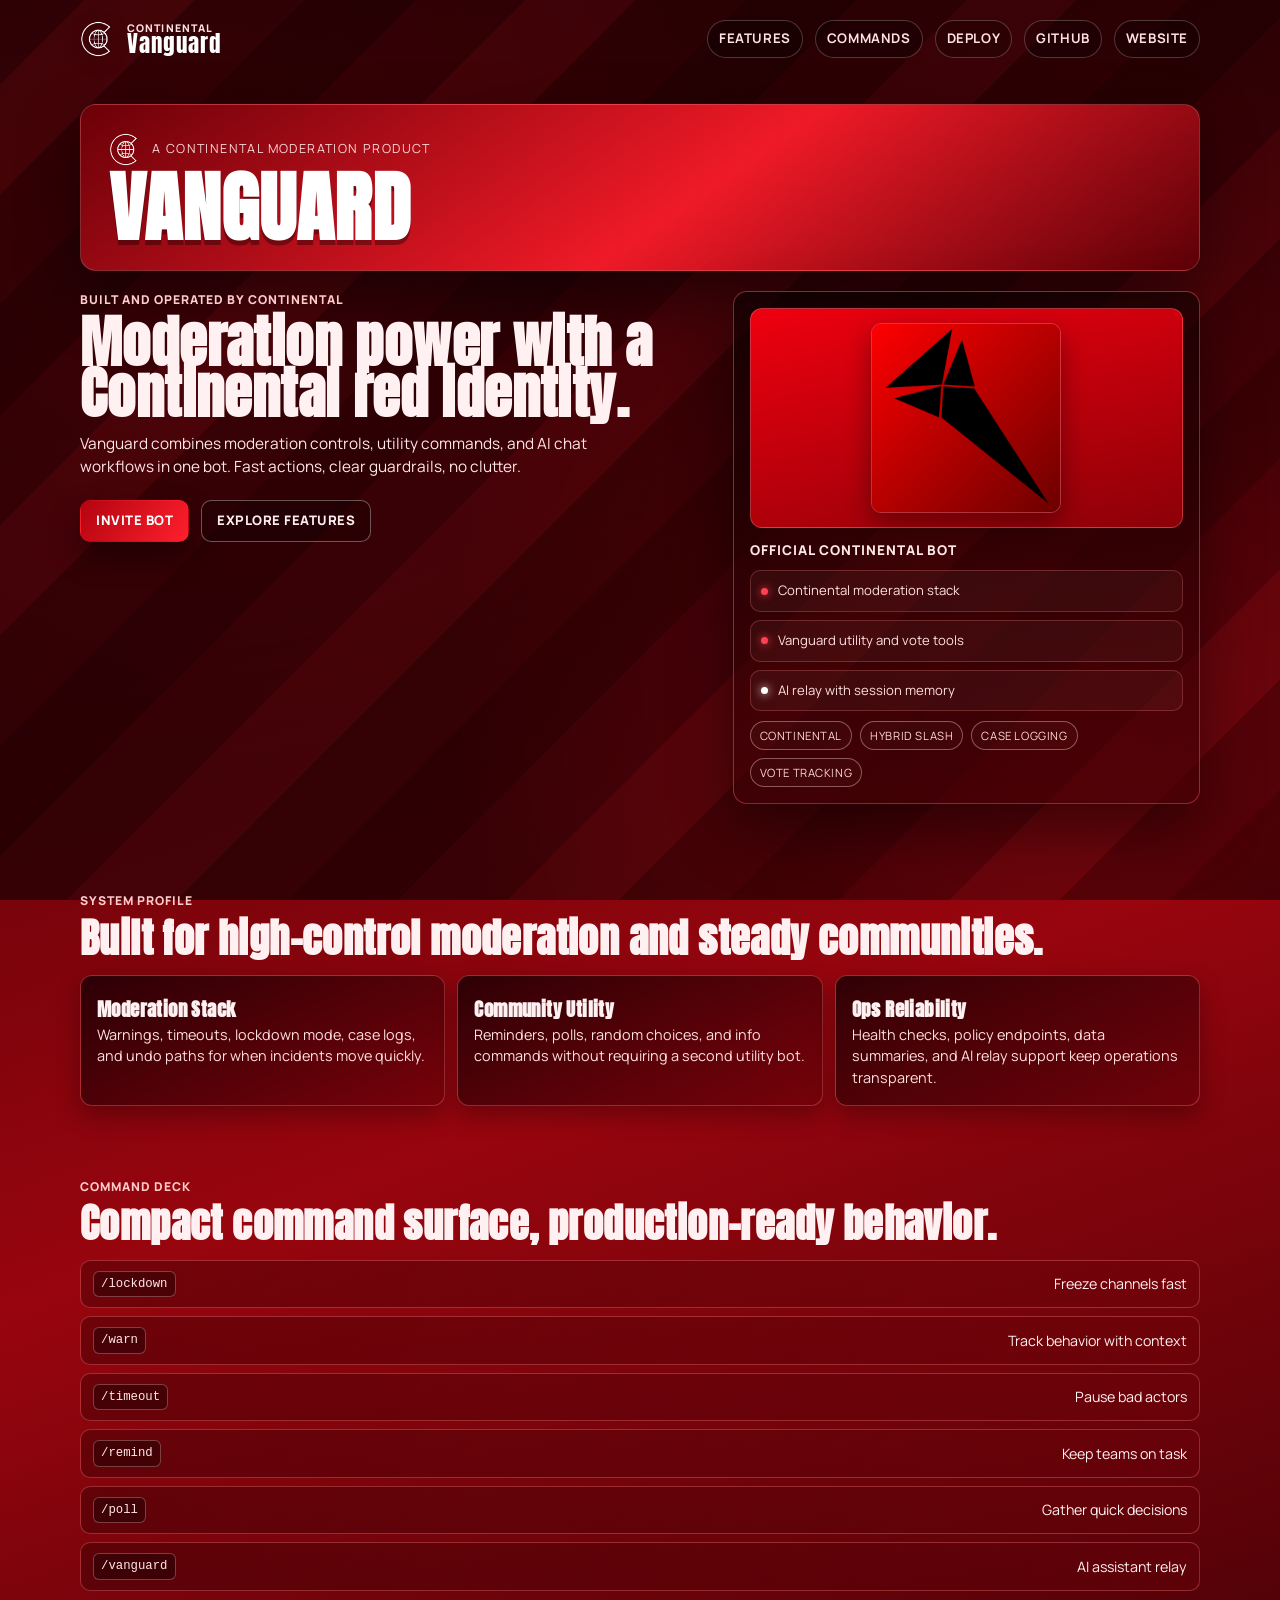
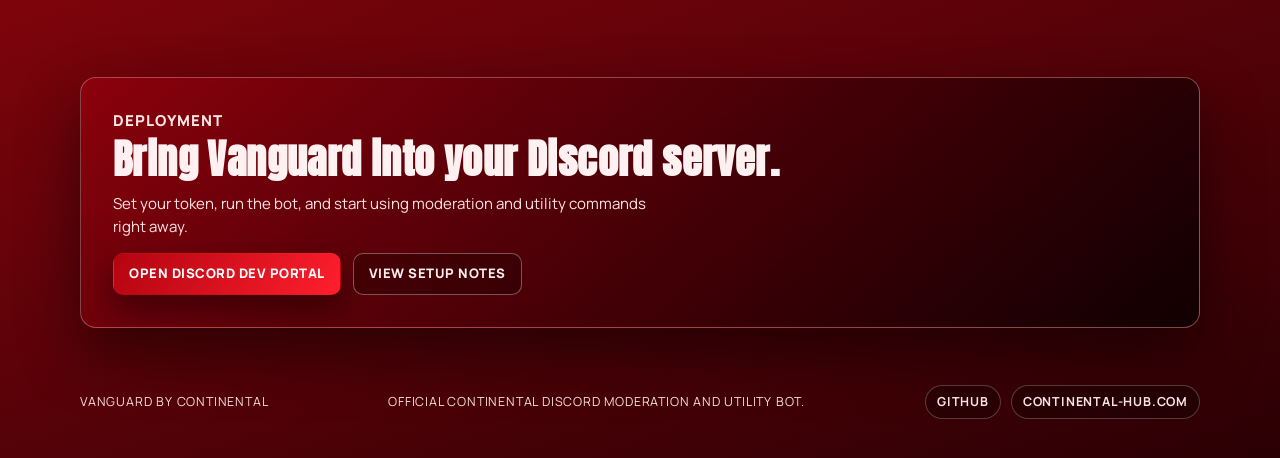
==== docs/index.html @ 35586bb8 "Github pages" ====
<!doctype html>
<html lang="en">
  <head>
    <meta charset="UTF-8" />
    <meta name="viewport" content="width=device-width, initial-scale=1.0" />
    <title>Vanguard | Discord Moderation + Utility Bot</title>
    <meta name="description" content="Vanguard Discord bot website." />
    <link rel="preconnect" href="https://fonts.googleapis.com" />
    <link rel="preconnect" href="https://fonts.gstatic.com" crossorigin />
    <link
      href="https://fonts.googleapis.com/css2?family=Anton&family=Manrope:wght@400;500;700;800&display=swap"
      rel="stylesheet"
    />
    <link rel="stylesheet" href="./styles.css" />
  </head>
  <body>
    <div class="bg-canvas" aria-hidden="true">
      <div class="vignette"></div>
      <div class="stripe-field"></div>
    </div>

    <header class="topbar container">
      <a class="brand" href="#top" aria-label="Vanguard by Continental">
        <img
          class="brand-logo"
          src="./Images/Continental_Logo_White.png"
          alt="Continental logo"
        />
        <span class="brand-text">
          <span class="brand-parent">Continental</span>
          <span class="brand-product">Vanguard</span>
        </span>
      </a>
      <nav class="nav-links" aria-label="Primary">
        <a href="#features">Features</a>
        <a href="#commands">Commands</a>
        <a href="#deploy">Deploy</a>
        <a href="https://github.com/PClaystation" target="_blank" rel="noreferrer"
          >GitHub</a
        >
        <a href="https://continental-hub.com" target="_blank" rel="noreferrer"
          >Website</a
        >
      </nav>
    </header>

    <main id="top">
      <section class="hero container reveal" data-tilt>
        <div class="hero-banner">
          <div class="banner-top">
            <img
              class="banner-logo"
              src="./Images/Continental_Logo_White.png"
              alt="Continental logo"
            />
            <p class="banner-org">A Continental Moderation Product</p>
          </div>
          <h1>VANGUARD</h1>
        </div>
        <div class="hero-copy">
          <p class="eyebrow">Built And Operated By Continental</p>
          <h2>Moderation power with a Continental red identity.</h2>
          <p class="subtitle">
            Vanguard combines moderation controls, utility commands, and AI chat
            workflows in one bot. Fast actions, clear guardrails, no clutter.
          </p>
          <div class="hero-actions">
            <a
              class="btn btn-primary"
              href="https://discord.com/oauth2/authorize"
              target="_blank"
              rel="noreferrer"
              >Invite Bot</a
            >
            <a class="btn btn-ghost" href="#features">Explore Features</a>
          </div>
        </div>

        <aside class="hero-panel" aria-label="Vanguard and Continental panel">
          <div class="logo-shell">
            <img
              class="bot-logo"
              src="./Images/Bot_Logo.png"
              alt="Vanguard bot profile image"
            />
          </div>
          <p class="panel-title">Official Continental Bot</p>
          <div class="panel-line">
            <span class="dot"></span>
            <span>Continental moderation stack</span>
          </div>
          <div class="panel-line">
            <span class="dot"></span>
            <span>Vanguard utility and vote tools</span>
          </div>
          <div class="panel-line">
            <span class="dot dot-red"></span>
            <span>AI relay with session memory</span>
          </div>
          <div class="panel-chip-row">
            <span class="chip">Continental</span>
            <span class="chip">Hybrid Slash</span>
            <span class="chip">Case Logging</span>
            <span class="chip">Vote Tracking</span>
          </div>
        </aside>
      </section>

      <section id="features" class="section container reveal">
        <p class="section-kicker">System Profile</p>
        <h3>Built for high-control moderation and steady communities.</h3>
        <div class="feature-grid">
          <article class="feature-card">
            <h3>Moderation Stack</h3>
            <p>
              Warnings, timeouts, lockdown mode, case logs, and undo paths for
              when incidents move quickly.
            </p>
          </article>
          <article class="feature-card">
            <h3>Community Utility</h3>
            <p>
              Reminders, polls, random choices, and info commands without
              requiring a second utility bot.
            </p>
          </article>
          <article class="feature-card">
            <h3>Ops Reliability</h3>
            <p>
              Health checks, policy endpoints, data summaries, and AI relay
              support keep operations transparent.
            </p>
          </article>
        </div>
      </section>

      <section id="commands" class="section container reveal">
        <p class="section-kicker">Command Deck</p>
        <h3>Compact command surface, production-ready behavior.</h3>
        <div class="command-list">
          <div class="command-item"><code>/lockdown</code> Freeze channels fast</div>
          <div class="command-item"><code>/warn</code> Track behavior with context</div>
          <div class="command-item"><code>/timeout</code> Pause bad actors</div>
          <div class="command-item"><code>/remind</code> Keep teams on task</div>
          <div class="command-item"><code>/poll</code> Gather quick decisions</div>
          <div class="command-item"><code>/vanguard</code> AI assistant relay</div>
        </div>
      </section>

      <section id="deploy" class="section container reveal">
        <div class="cta-box">
          <p class="section-kicker">Deployment</p>
          <h3>Bring Vanguard into your Discord server.</h3>
          <p>
            Set your token, run the bot, and start using moderation and utility
            commands right away.
          </p>
          <div class="hero-actions">
            <a class="btn btn-primary" href="https://discord.com/developers/applications" target="_blank" rel="noreferrer">Open Discord Dev Portal</a>
            <a class="btn btn-ghost" href="https://github.com/PClaystation/Vanguard#readme" target="_blank" rel="noreferrer">View Setup Notes</a>
          </div>
        </div>
      </section>
    </main>

    <footer class="footer container">
      <p>Vanguard by Continental</p>
      <p>Official Continental Discord moderation and utility bot.</p>
      <div class="footer-links">
        <a href="https://github.com/PClaystation" target="_blank" rel="noreferrer"
          >GitHub</a
        >
        <a href="https://continental-hub.com" target="_blank" rel="noreferrer"
          >continental-hub.com</a
        >
      </div>
    </footer>

    <script src="./script.js"></script>
  </body>
</html>
---- docs/styles.css ----
:root {
  --bg-top: #340005;
  --bg-mid: #98050e;
  --bg-bottom: #2a0004;
  --stripe-a: #530008;
  --stripe-b: #74020b;
  --stripe-c: #bc0c17;
  --surface: rgba(17, 0, 3, 0.72);
  --surface-border: rgba(255, 96, 103, 0.44);
  --text: #fff1f1;
  --muted: #ffcbcb;
  --bright: #ffffff;
  --red-strong: #ff1220;
  --red-soft: #ff4957;
  --radius: 16px;
  --shadow: 0 26px 62px rgba(0, 0, 0, 0.48);
}

* {
  box-sizing: border-box;
}

html,
body {
  margin: 0;
  min-height: 100%;
}

body {
  font-family: "Manrope", sans-serif;
  background: linear-gradient(
    160deg,
    var(--bg-top) 0%,
    var(--bg-mid) 52%,
    var(--bg-bottom) 100%
  );
  color: var(--text);
  line-height: 1.5;
  overflow-x: hidden;
}

.bg-canvas {
  position: fixed;
  inset: 0;
  pointer-events: none;
  z-index: -1;
}

.stripe-field {
  position: absolute;
  inset: 0;
  background: repeating-linear-gradient(
    -45deg,
    var(--stripe-a) 0 78px,
    var(--stripe-b) 78px 156px,
    var(--stripe-c) 156px 234px,
    #7d020e 234px 312px
  );
  opacity: 0.48;
  z-index: 0;
}

.vignette {
  position: absolute;
  inset: 0;
  background: radial-gradient(circle at 16% 20%, transparent 0%, #00000047 46%),
    radial-gradient(circle at 85% 78%, transparent 0%, #00000066 50%);
  z-index: 1;
}

.container {
  width: min(1120px, 92vw);
  margin: 0 auto;
}

.topbar {
  padding: 20px 0;
  display: flex;
  justify-content: space-between;
  align-items: center;
}

.brand {
  display: inline-flex;
  align-items: center;
  gap: 11px;
  text-decoration: none;
  color: #fff;
}

.brand-logo {
  width: 36px;
  height: 36px;
  object-fit: contain;
  filter: drop-shadow(0 5px 10px rgba(0, 0, 0, 0.4));
}

.brand-text {
  display: flex;
  flex-direction: column;
  line-height: 0.95;
}

.brand-parent {
  font-size: 0.66rem;
  text-transform: uppercase;
  letter-spacing: 1.1px;
  font-weight: 800;
  color: #ffe1e1;
}

.brand-product {
  font-family: "Anton", sans-serif;
  letter-spacing: 1px;
  font-size: clamp(1.35rem, 1.8vw, 1.7rem);
}

.nav-links {
  display: flex;
  gap: 12px;
}

.nav-links a {
  color: #ffe1e1;
  text-decoration: none;
  font-size: 0.83rem;
  font-weight: 700;
  letter-spacing: 0.6px;
  text-transform: uppercase;
  border: 1px solid rgba(255, 255, 255, 0.22);
  background: rgba(0, 0, 0, 0.24);
  padding: 8px 11px;
  border-radius: 999px;
  transition: 180ms ease;
}

.nav-links a:hover {
  border-color: rgba(255, 255, 255, 0.5);
  color: #fff;
}

.hero {
  padding: 26px 0 16px;
  display: grid;
  gap: 20px;
  grid-template-columns: 1.15fr 0.85fr;
  align-items: start;
}

.hero[data-tilt] {
  transition: transform 220ms ease;
  transform-style: preserve-3d;
  will-change: transform;
}

.hero-banner {
  grid-column: 1 / -1;
  border-radius: 16px;
  border: 1px solid rgba(255, 255, 255, 0.16);
  background: linear-gradient(145deg, #6b0008, #ef1a27 55%, #5c0007),
    repeating-linear-gradient(
      -45deg,
      rgba(0, 0, 0, 0.3) 0 80px,
      rgba(255, 0, 0, 0.12) 80px 160px
    );
  padding: clamp(16px, 2.4vw, 28px);
  box-shadow: var(--shadow);
}

.banner-top {
  display: flex;
  align-items: center;
  gap: 10px;
}

.banner-logo {
  width: 33px;
  height: 33px;
  object-fit: contain;
}

.banner-org {
  margin: 0;
  font-size: 0.78rem;
  text-transform: uppercase;
  letter-spacing: 1.4px;
  color: #ffe0e0;
  opacity: 0.95;
}

.hero-banner h1 {
  margin-top: 7px;
  color: var(--bright);
  text-shadow: 0 5px 0 rgba(0, 0, 0, 0.35);
  letter-spacing: 1px;
}

.eyebrow,
.section-kicker {
  margin: 0;
  color: var(--muted);
  letter-spacing: 1px;
  font-size: 0.76rem;
  text-transform: uppercase;
  font-weight: 800;
}

h1,
h2,
h3 {
  margin: 0;
  font-family: "Anton", sans-serif;
  letter-spacing: 0.4px;
}

h1 {
  font-size: clamp(3rem, 6vw, 6rem);
  line-height: 0.9;
}

h2 {
  margin-top: 8px;
  font-size: clamp(2.1rem, 4.4vw, 3.5rem);
  line-height: 0.9;
}

.subtitle {
  max-width: 62ch;
  color: #ffe6e6;
  font-size: clamp(0.96rem, 1.2vw, 1.06rem);
  margin: 14px 0 22px;
}

.hero-actions {
  display: flex;
  flex-wrap: wrap;
  gap: 12px;
}

.btn {
  text-decoration: none;
  display: inline-flex;
  align-items: center;
  justify-content: center;
  padding: 10px 15px;
  border-radius: 10px;
  font-weight: 800;
  font-size: 0.82rem;
  letter-spacing: 0.5px;
  text-transform: uppercase;
  border: 1px solid transparent;
  transition: transform 150ms ease, filter 150ms ease, border-color 150ms ease;
}

.btn:hover {
  transform: translateY(-1px);
  filter: brightness(1.06);
}

.btn-primary {
  color: #fff;
  background: linear-gradient(125deg, #b30410, #ff1f2d);
  box-shadow: 0 14px 30px rgba(0, 0, 0, 0.4);
}

.btn-ghost {
  color: #ffeded;
  background: rgba(0, 0, 0, 0.25);
  border-color: rgba(255, 255, 255, 0.33);
}

.hero-panel {
  background: linear-gradient(170deg, rgba(0, 0, 0, 0.56), rgba(67, 0, 6, 0.66));
  border: 1px solid var(--surface-border);
  border-radius: 14px;
  padding: 16px;
  box-shadow: var(--shadow);
}

.panel-title {
  margin: 0 0 10px;
  color: #ffe8e8;
  font-size: 0.84rem;
  letter-spacing: 1px;
  text-transform: uppercase;
  font-weight: 800;
}

.logo-shell {
  border-radius: 12px;
  padding: 14px;
  background: linear-gradient(165deg, #ef000f, #8c0008);
  border: 1px solid rgba(255, 255, 255, 0.2);
  margin-bottom: 12px;
}

.bot-logo {
  display: block;
  width: 100%;
  max-width: 190px;
  aspect-ratio: 1;
  object-fit: cover;
  border-radius: 10px;
  margin: 0 auto;
  border: 1px solid rgba(255, 255, 255, 0.2);
  box-shadow: 0 10px 26px rgba(0, 0, 0, 0.38);
}

.panel-line {
  display: flex;
  align-items: center;
  gap: 10px;
  background: rgba(255, 255, 255, 0.035);
  border: 1px solid rgba(255, 134, 134, 0.25);
  border-radius: 10px;
  padding: 10px;
  margin-bottom: 8px;
  font-size: 0.82rem;
  color: #ffdfdf;
}

.dot {
  width: 7px;
  height: 7px;
  border-radius: 999px;
  background: #ff4151;
  box-shadow: 0 0 8px #ff4151;
  flex: 0 0 auto;
}

.dot-red {
  background: #ffffff;
  box-shadow: 0 0 10px #ffffff;
}

.panel-chip-row {
  margin-top: 10px;
  display: flex;
  flex-wrap: wrap;
  gap: 8px;
}

.chip {
  border-radius: 999px;
  border: 1px solid rgba(255, 210, 210, 0.4);
  font-size: 0.71rem;
  text-transform: uppercase;
  letter-spacing: 0.6px;
  padding: 5px 9px;
  color: #ffd8d8;
  background: rgba(255, 255, 255, 0.02);
}

.section {
  padding: 72px 0 0;
}

h3 {
  margin-top: 8px;
  font-size: clamp(1.8rem, 3.4vw, 2.5rem);
  line-height: 0.95;
}

.feature-grid {
  margin-top: 18px;
  display: grid;
  grid-template-columns: repeat(3, minmax(0, 1fr));
  gap: 12px;
}

.feature-card {
  border-radius: 12px;
  border: 1px solid var(--surface-border);
  background: linear-gradient(155deg, rgba(26, 0, 4, 0.82), rgba(96, 0, 8, 0.55));
  padding: 16px;
  box-shadow: 0 10px 24px rgba(0, 0, 0, 0.3);
}

.feature-card h3 {
  font-size: clamp(1.15rem, 1.5vw, 1.45rem);
  margin-bottom: 6px;
}

.feature-card p {
  margin: 0;
  color: #ffe0e0;
  font-size: 0.9rem;
}

.command-list {
  margin-top: 18px;
  display: grid;
  gap: 8px;
}

.command-item {
  border: 1px solid rgba(255, 129, 129, 0.34);
  background: linear-gradient(120deg, rgba(0, 0, 0, 0.26), rgba(112, 0, 10, 0.24));
  border-radius: 10px;
  padding: 10px 12px;
  display: flex;
  justify-content: space-between;
  align-items: center;
  font-size: 0.89rem;
}

.command-item code {
  color: #ffe7e7;
  font-size: 0.77rem;
  border: 1px solid rgba(255, 206, 206, 0.3);
  background: rgba(0, 0, 0, 0.34);
  border-radius: 6px;
  padding: 3px 7px;
}

.cta-box {
  margin-top: 14px;
  border: 1px solid rgba(255, 149, 149, 0.46);
  border-radius: var(--radius);
  background: linear-gradient(
    135deg,
    rgba(154, 0, 14, 0.6),
    rgba(11, 0, 2, 0.86)
  );
  padding: clamp(20px, 4vw, 32px);
  box-shadow: var(--shadow);
}

.cta-box p {
  color: #ffe4e4;
  max-width: 60ch;
  font-size: 0.94rem;
}

.footer {
  padding: 52px 0 34px;
  display: flex;
  justify-content: space-between;
  align-items: center;
  gap: 18px;
  color: #ffe3e3;
  font-size: 0.78rem;
  text-transform: uppercase;
  letter-spacing: 0.8px;
}

.footer-links {
  display: flex;
  align-items: center;
  gap: 10px;
}

.footer-links a {
  text-decoration: none;
  color: #ffe9e9;
  font-weight: 700;
  border: 1px solid rgba(255, 255, 255, 0.24);
  background: rgba(0, 0, 0, 0.25);
  border-radius: 999px;
  padding: 7px 11px;
  transition: 180ms ease;
}

.footer-links a:hover {
  border-color: rgba(255, 255, 255, 0.5);
  color: #fff;
}

.reveal {
  opacity: 0;
  transform: translateY(18px);
}

.reveal.visible {
  animation: revealUp 560ms cubic-bezier(0.26, 0.69, 0.16, 1) forwards;
}

@keyframes revealUp {
  to {
    opacity: 1;
    transform: translateY(0);
  }
}

@media (max-width: 980px) {
  .hero {
    grid-template-columns: 1fr;
  }

  .hero[data-tilt] {
    transform: none !important;
  }

  .feature-grid {
    grid-template-columns: 1fr;
  }

  .command-item {
    flex-direction: column;
    align-items: flex-start;
    gap: 8px;
  }
}

@media (max-width: 720px) {
  .topbar {
    padding-top: 16px;
    flex-direction: column;
    align-items: flex-start;
    gap: 10px;
  }

  .nav-links {
    flex-wrap: wrap;
  }

  .brand-logo {
    width: 32px;
    height: 32px;
  }

  .brand-product {
    font-size: 1.3rem;
  }

  .section {
    padding-top: 58px;
  }

  .footer {
    padding-top: 46px;
    flex-direction: column;
    align-items: flex-start;
  }

  .footer-links {
    flex-wrap: wrap;
  }
}
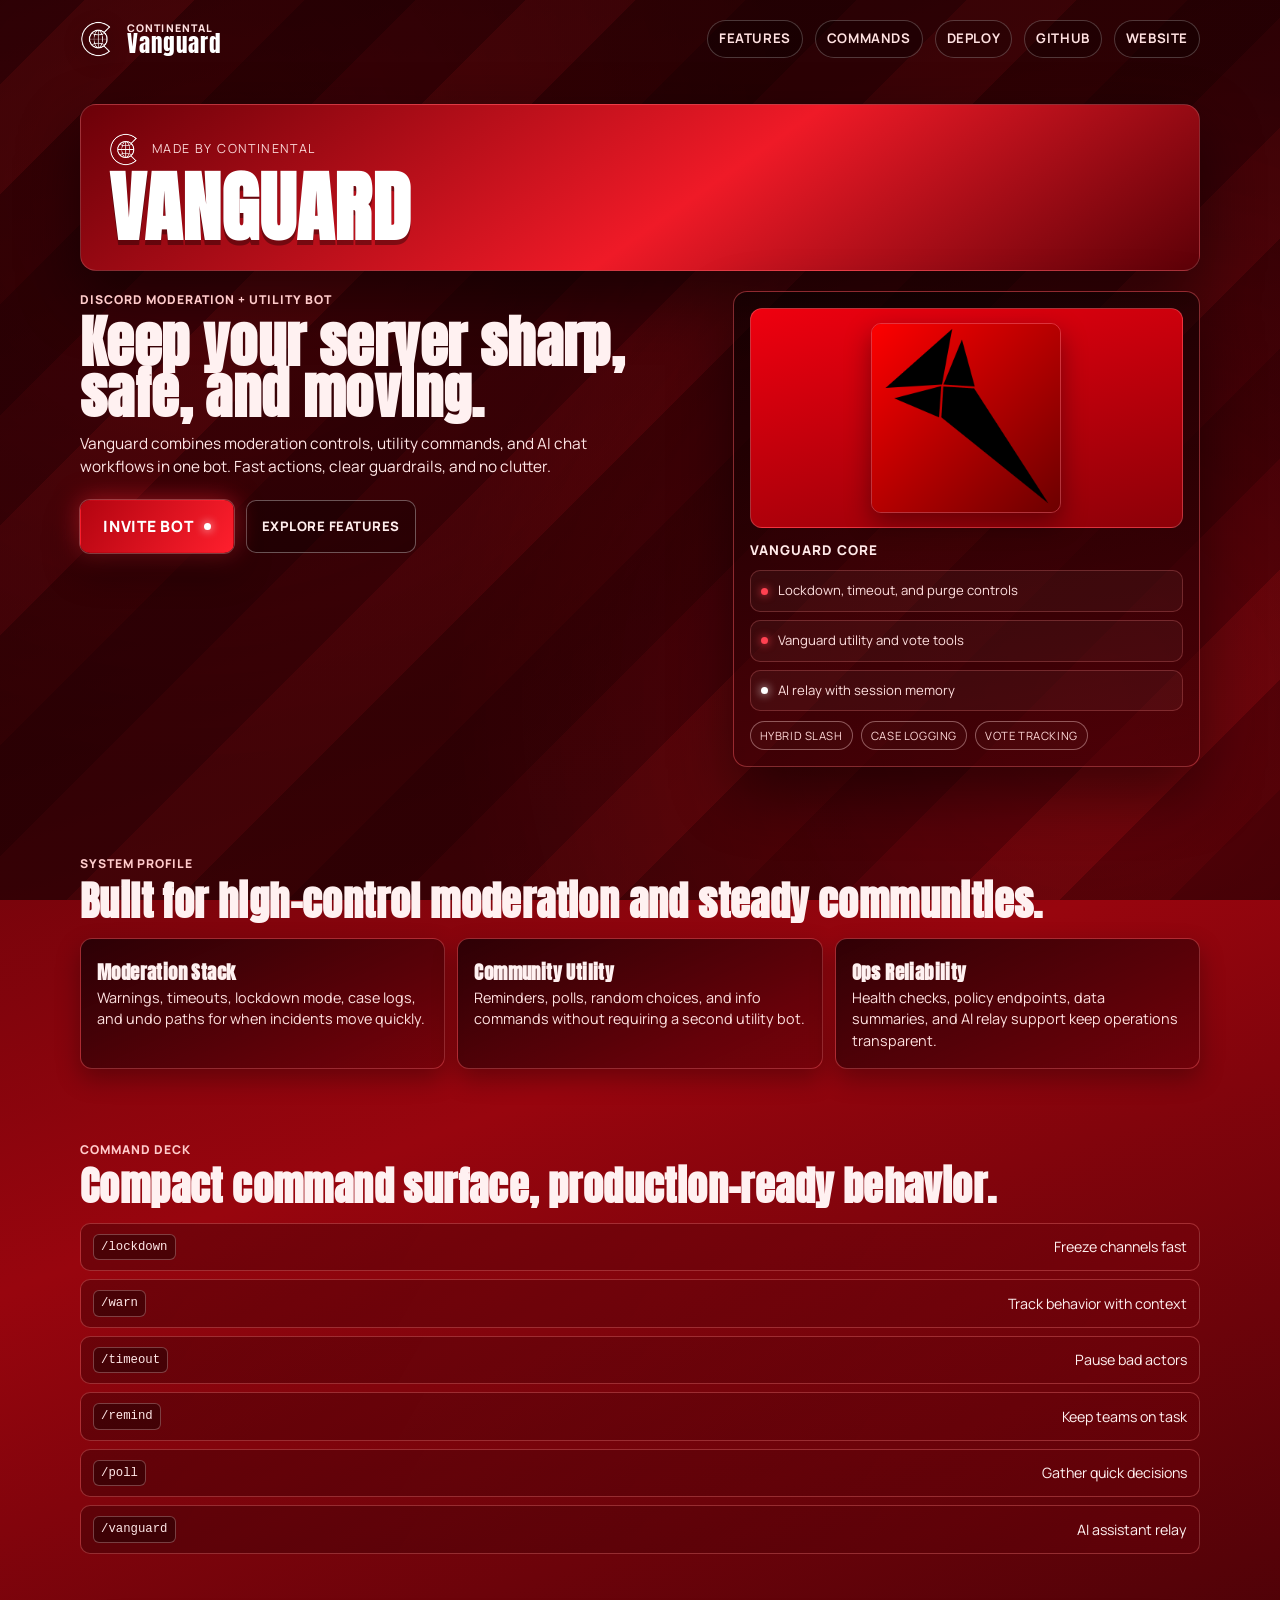
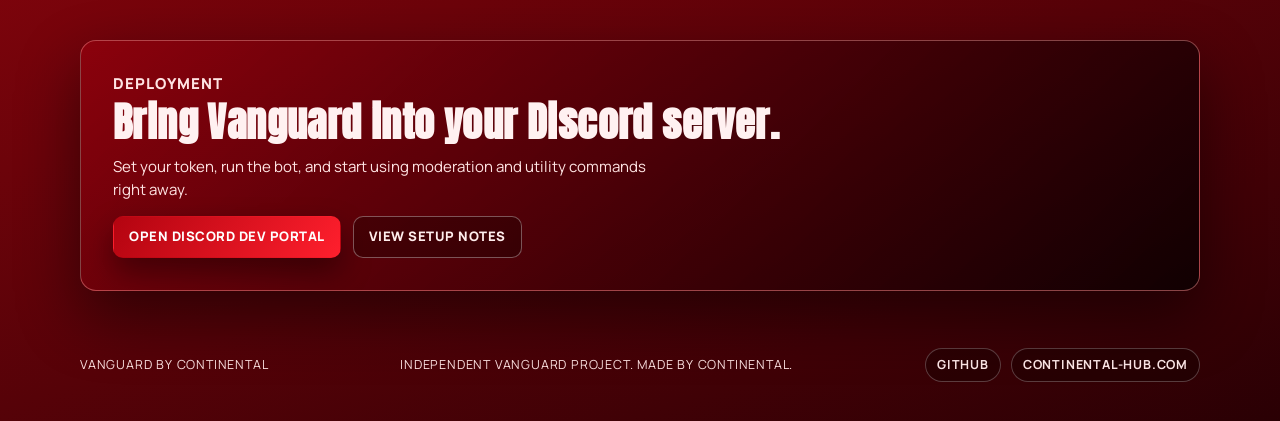
==== commit 9e387536: "Small fixes" ====
--- a/docs/index.html
+++ b/docs/index.html
@@ -53,20 +53,21 @@
               src="./Images/Continental_Logo_White.png"
               alt="Continental logo"
             />
-            <p class="banner-org">A Continental Moderation Product</p>
+            <p class="banner-org">Made by Continental</p>
           </div>
           <h1>VANGUARD</h1>
         </div>
         <div class="hero-copy">
-          <p class="eyebrow">Built And Operated By Continental</p>
-          <h2>Moderation power with a Continental red identity.</h2>
+          <p class="eyebrow">Discord Moderation + Utility Bot</p>
+          <h2>Keep your server sharp, safe, and moving.</h2>
           <p class="subtitle">
             Vanguard combines moderation controls, utility commands, and AI chat
-            workflows in one bot. Fast actions, clear guardrails, no clutter.
+            workflows in one bot. Fast actions, clear guardrails, and no
+            clutter.
           </p>
           <div class="hero-actions">
             <a
-              class="btn btn-primary"
+              class="btn btn-primary invite-btn"
               href="https://discord.com/oauth2/authorize"
               target="_blank"
               rel="noreferrer"
@@ -76,7 +77,7 @@
           </div>
         </div>
 
-        <aside class="hero-panel" aria-label="Vanguard and Continental panel">
+        <aside class="hero-panel" aria-label="Vanguard panel">
           <div class="logo-shell">
             <img
               class="bot-logo"
@@ -84,10 +85,10 @@
               alt="Vanguard bot profile image"
             />
           </div>
-          <p class="panel-title">Official Continental Bot</p>
+          <p class="panel-title">Vanguard Core</p>
           <div class="panel-line">
             <span class="dot"></span>
-            <span>Continental moderation stack</span>
+            <span>Lockdown, timeout, and purge controls</span>
           </div>
           <div class="panel-line">
             <span class="dot"></span>
@@ -98,7 +99,6 @@
             <span>AI relay with session memory</span>
           </div>
           <div class="panel-chip-row">
-            <span class="chip">Continental</span>
             <span class="chip">Hybrid Slash</span>
             <span class="chip">Case Logging</span>
             <span class="chip">Vote Tracking</span>
@@ -165,7 +165,7 @@
 
     <footer class="footer container">
       <p>Vanguard by Continental</p>
-      <p>Official Continental Discord moderation and utility bot.</p>
+      <p>Independent Vanguard project. Made by Continental.</p>
       <div class="footer-links">
         <a href="https://github.com/PClaystation" target="_blank" rel="noreferrer"
           >GitHub</a
--- a/docs/styles.css
+++ b/docs/styles.css
@@ -263,6 +263,31 @@
   box-shadow: 0 14px 30px rgba(0, 0, 0, 0.4);
 }
 
+.invite-btn {
+  position: relative;
+  padding: 14px 22px;
+  font-size: 0.97rem;
+  letter-spacing: 0.75px;
+  box-shadow: 0 0 0 1px rgba(255, 186, 186, 0.3), 0 16px 36px rgba(0, 0, 0, 0.42),
+    0 0 26px rgba(255, 32, 49, 0.6);
+  animation: invitePulse 1.8s ease-in-out infinite;
+}
+
+.invite-btn::after {
+  content: " ";
+  display: block;
+  width: 7px;
+  height: 7px;
+  border-radius: 999px;
+  background: #fff;
+  margin-left: 10px;
+  box-shadow: 0 0 10px #fff;
+}
+
+.invite-btn:hover {
+  transform: translateY(-2px) scale(1.02);
+}
+
 .btn-ghost {
   color: #ffeded;
   background: rgba(0, 0, 0, 0.25);
@@ -482,6 +507,18 @@
   }
 }
 
+@keyframes invitePulse {
+  0%,
+  100% {
+    box-shadow: 0 0 0 1px rgba(255, 186, 186, 0.3),
+      0 16px 36px rgba(0, 0, 0, 0.42), 0 0 22px rgba(255, 32, 49, 0.55);
+  }
+  50% {
+    box-shadow: 0 0 0 4px rgba(255, 67, 84, 0.22),
+      0 20px 40px rgba(0, 0, 0, 0.46), 0 0 34px rgba(255, 44, 61, 0.78);
+  }
+}
+
 @media (max-width: 980px) {
   .hero {
     grid-template-columns: 1fr;
@@ -523,6 +560,11 @@
     font-size: 1.3rem;
   }
 
+  .invite-btn {
+    padding: 12px 18px;
+    font-size: 0.9rem;
+  }
+
   .section {
     padding-top: 58px;
   }
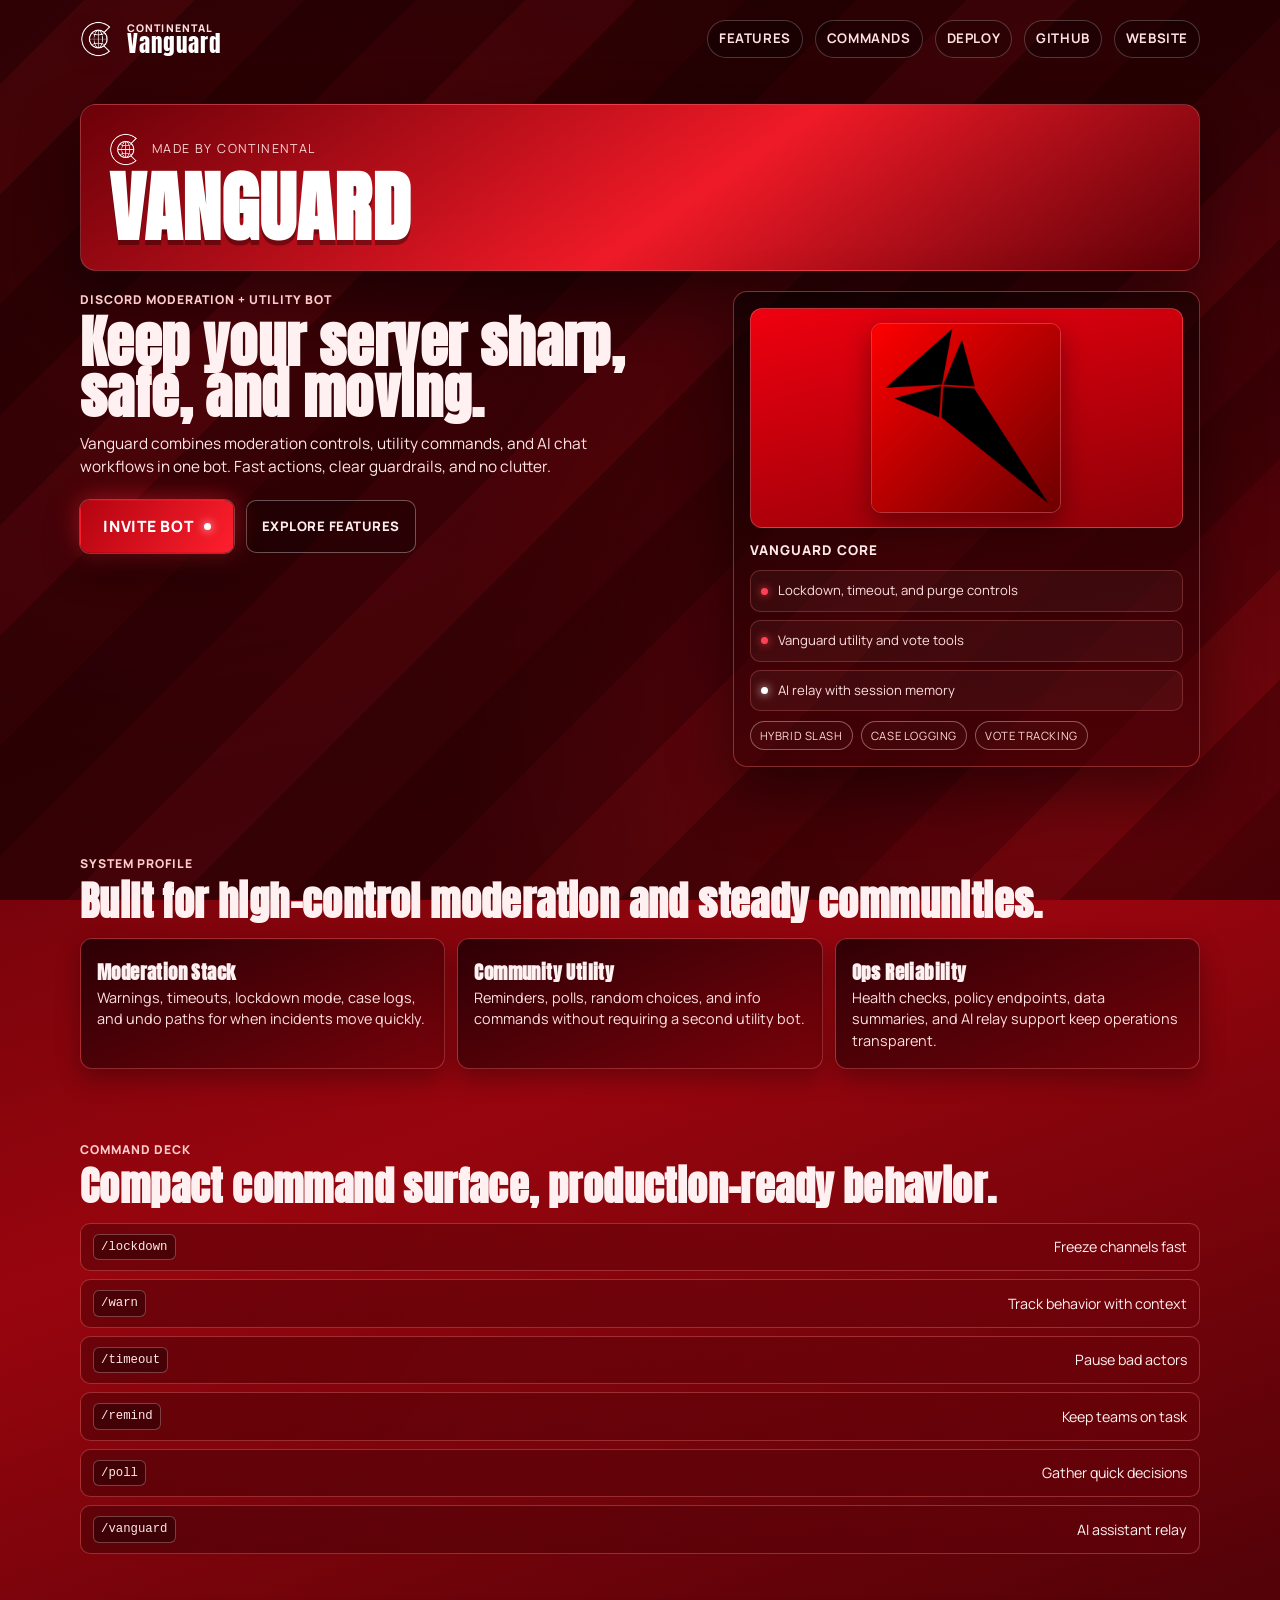
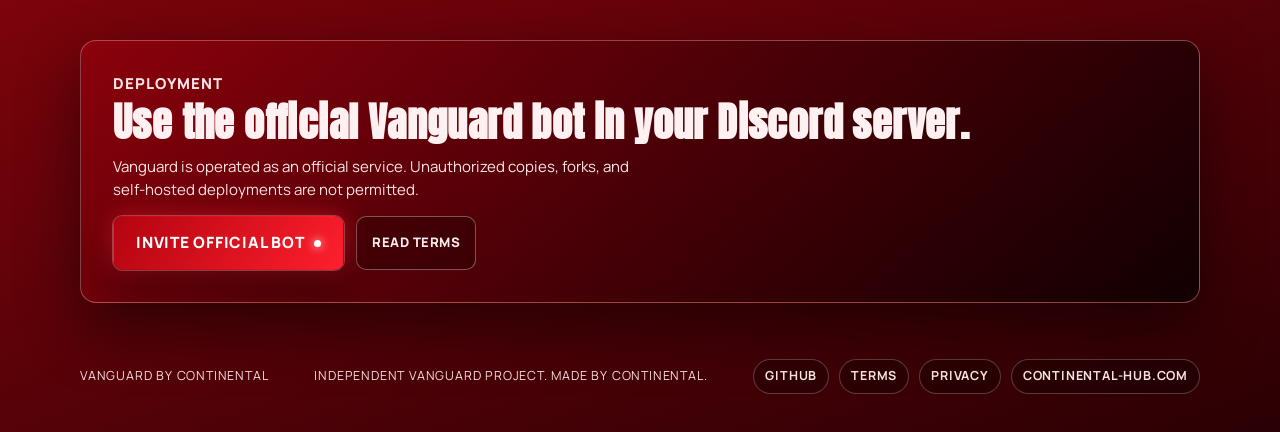
==== commit 6c0e13d6: "Security" ====
--- a/docs/index.html
+++ b/docs/index.html
@@ -150,14 +150,14 @@
       <section id="deploy" class="section container reveal">
         <div class="cta-box">
           <p class="section-kicker">Deployment</p>
-          <h3>Bring Vanguard into your Discord server.</h3>
+          <h3>Use the official Vanguard bot in your Discord server.</h3>
           <p>
-            Set your token, run the bot, and start using moderation and utility
-            commands right away.
+            Vanguard is operated as an official service. Unauthorized copies,
+            forks, and self-hosted deployments are not permitted.
           </p>
           <div class="hero-actions">
-            <a class="btn btn-primary" href="https://discord.com/developers/applications" target="_blank" rel="noreferrer">Open Discord Dev Portal</a>
-            <a class="btn btn-ghost" href="https://github.com/PClaystation/Vanguard#readme" target="_blank" rel="noreferrer">View Setup Notes</a>
+            <a class="btn btn-primary invite-btn" href="https://discord.com/oauth2/authorize" target="_blank" rel="noreferrer">Invite Official Bot</a>
+            <a class="btn btn-ghost" href="https://github.com/PClaystation/Vanguard/blob/main/TERMS_OF_SERVICE.md" target="_blank" rel="noreferrer">Read Terms</a>
           </div>
         </div>
       </section>
@@ -170,6 +170,12 @@
         <a href="https://github.com/PClaystation" target="_blank" rel="noreferrer"
           >GitHub</a
         >
+        <a href="https://github.com/PClaystation/Vanguard/blob/main/TERMS_OF_SERVICE.md" target="_blank" rel="noreferrer"
+          >Terms</a
+        >
+        <a href="https://github.com/PClaystation/Vanguard/blob/main/PRIVACY_POLICY.md" target="_blank" rel="noreferrer"
+          >Privacy</a
+        >
         <a href="https://continental-hub.com" target="_blank" rel="noreferrer"
           >continental-hub.com</a
         >
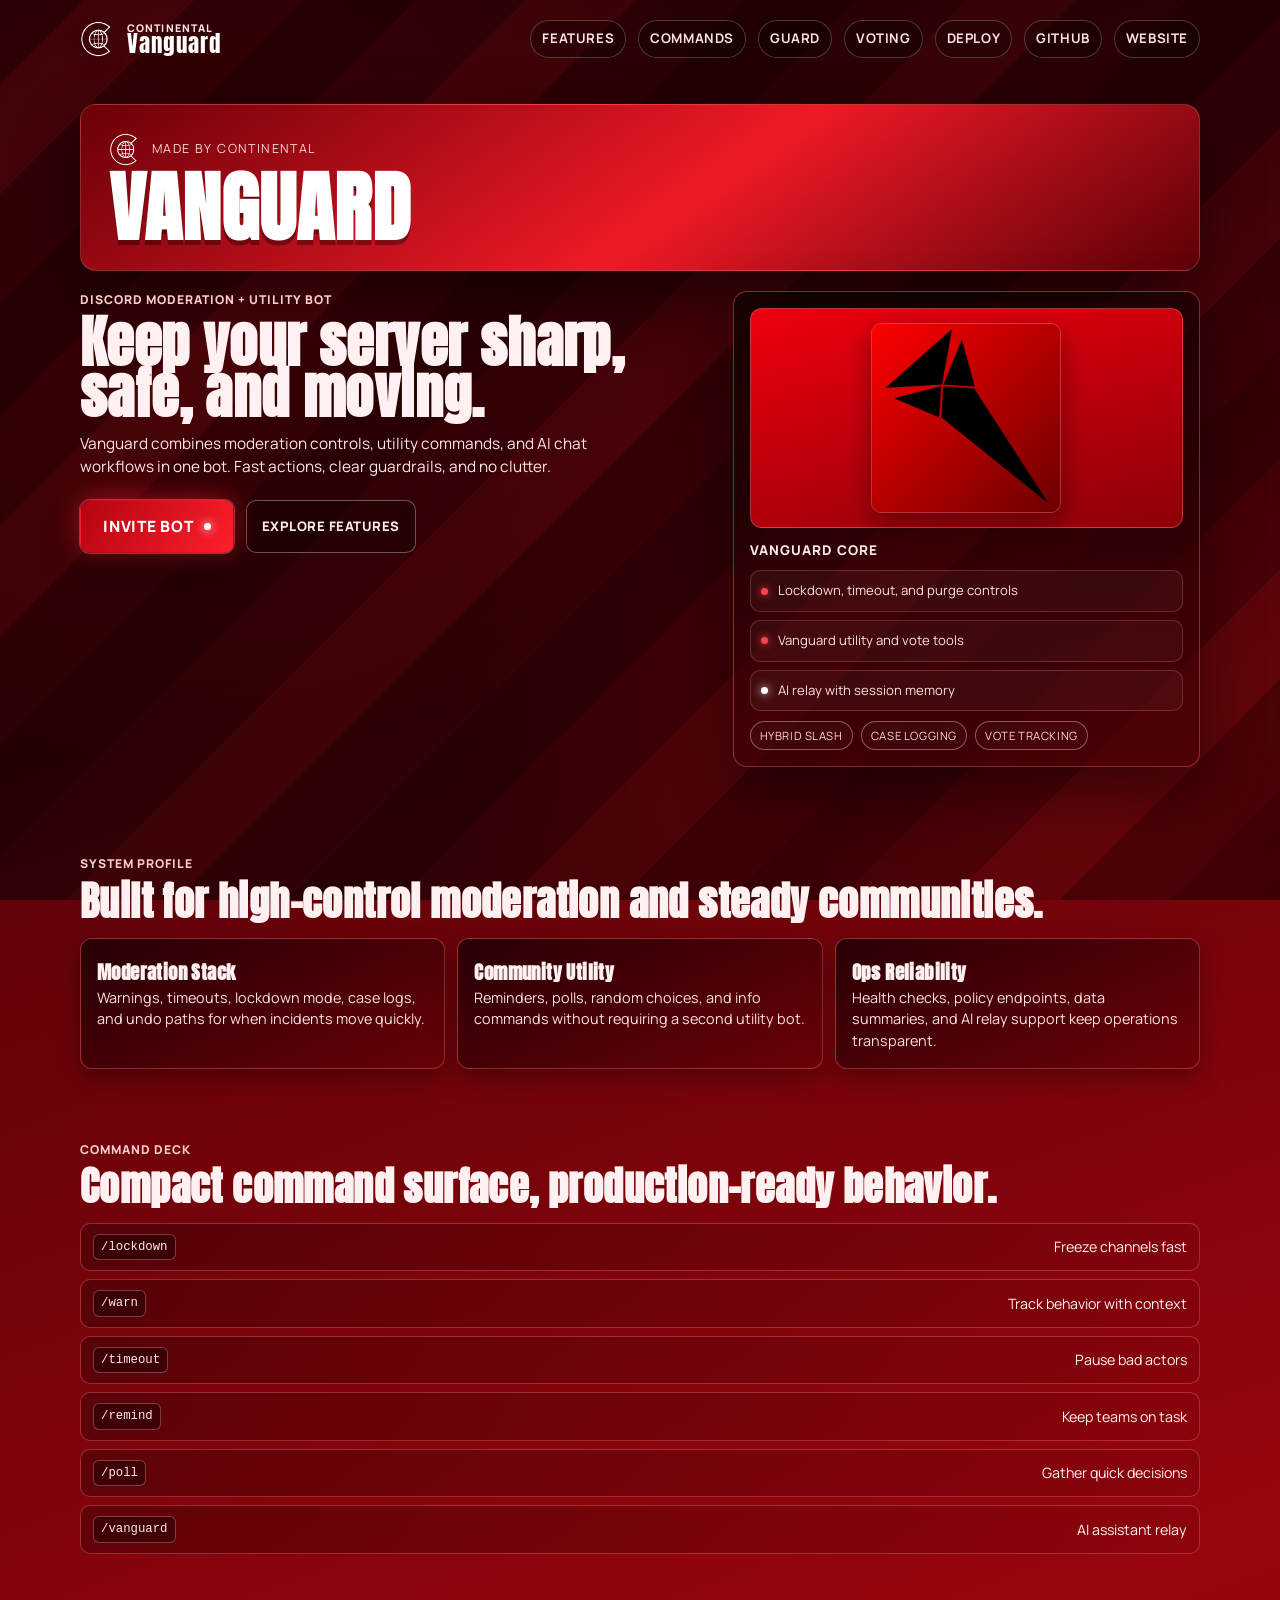
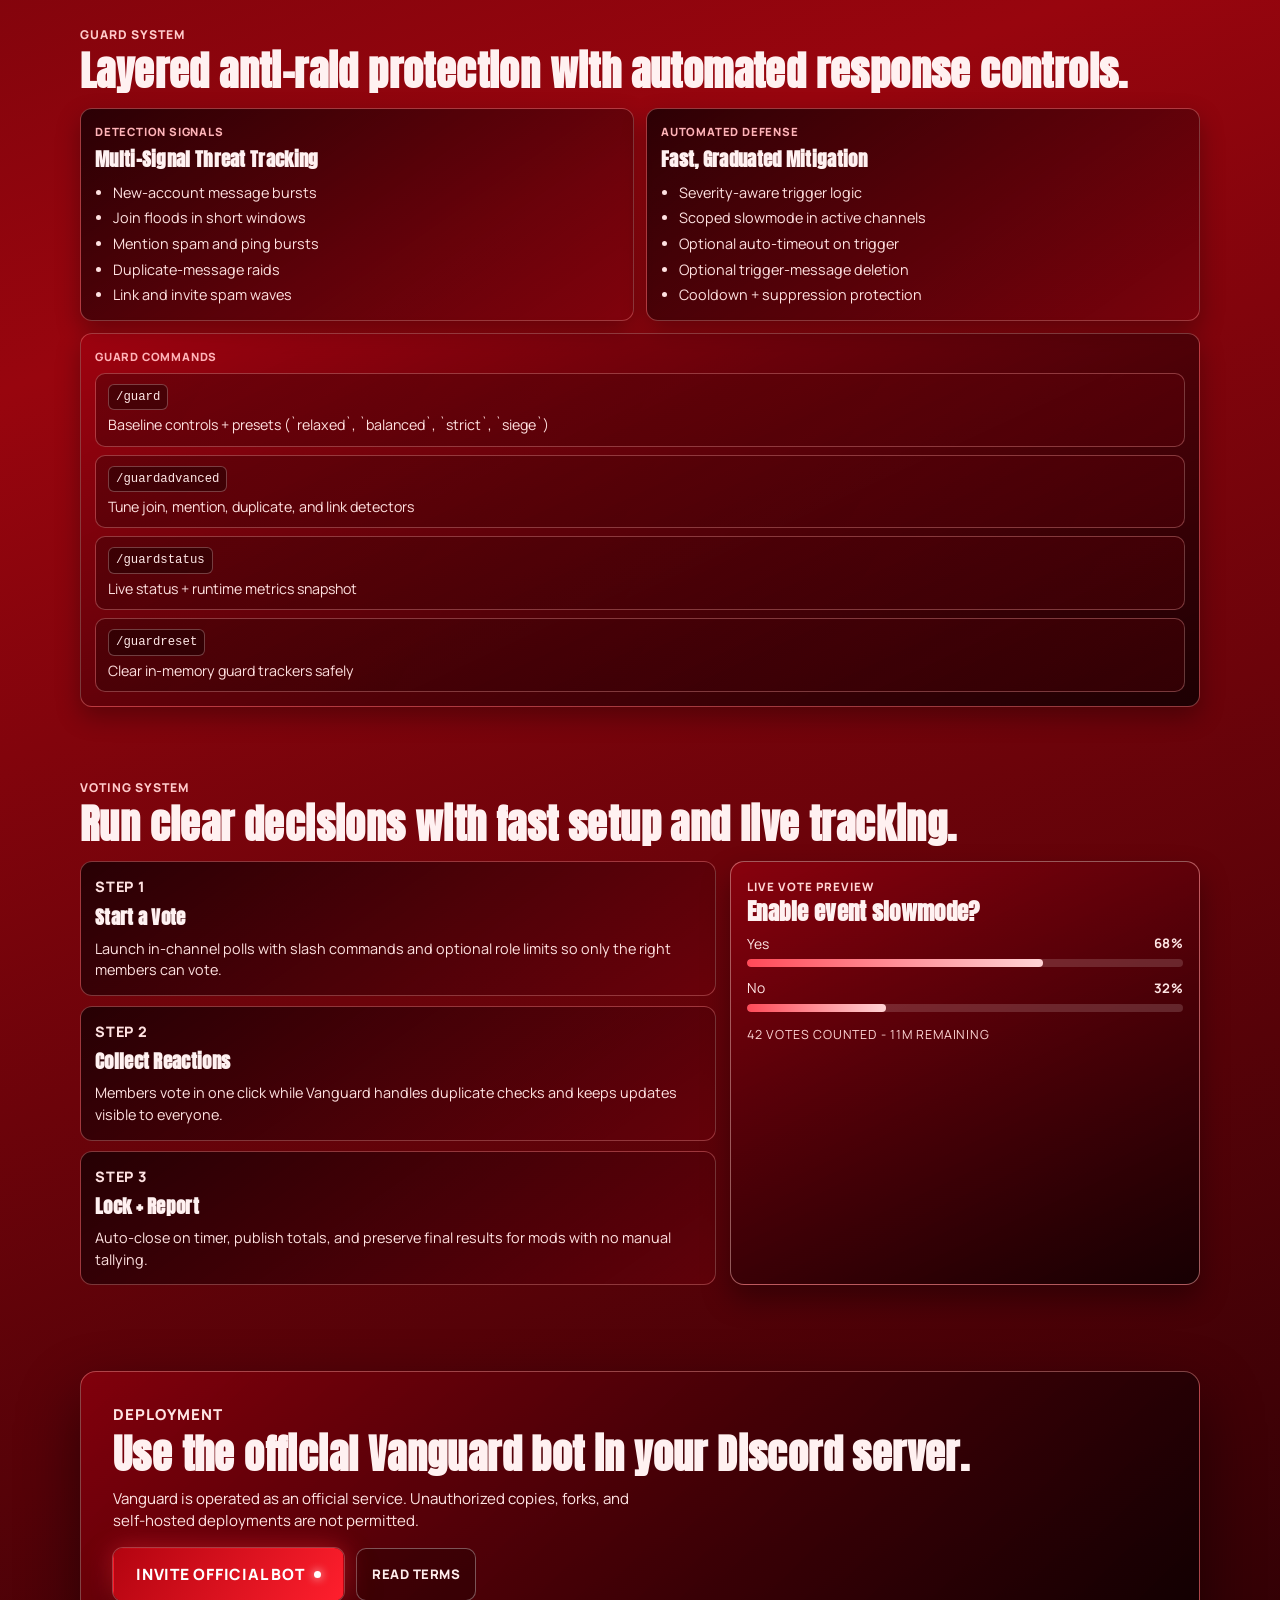
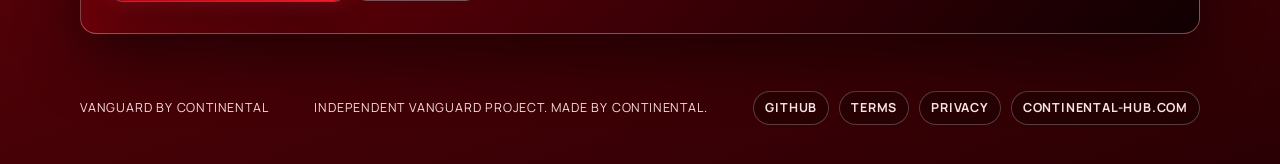
==== commit a895bd3b: "Website update + optimization" ====
--- a/docs/index.html
+++ b/docs/index.html
@@ -34,6 +34,8 @@
       <nav class="nav-links" aria-label="Primary">
         <a href="#features">Features</a>
         <a href="#commands">Commands</a>
+        <a href="#guard">Guard</a>
+        <a href="#voting">Voting</a>
         <a href="#deploy">Deploy</a>
         <a href="https://github.com/PClaystation" target="_blank" rel="noreferrer"
           >GitHub</a
@@ -147,6 +149,108 @@
         </div>
       </section>
 
+      <section id="guard" class="section container reveal">
+        <p class="section-kicker">Guard System</p>
+        <h3>Layered anti-raid protection with automated response controls.</h3>
+        <div class="guard-grid">
+          <article class="guard-card">
+            <p class="guard-label">Detection Signals</p>
+            <h4>Multi-Signal Threat Tracking</h4>
+            <ul class="guard-points">
+              <li>New-account message bursts</li>
+              <li>Join floods in short windows</li>
+              <li>Mention spam and ping bursts</li>
+              <li>Duplicate-message raids</li>
+              <li>Link and invite spam waves</li>
+            </ul>
+          </article>
+          <article class="guard-card">
+            <p class="guard-label">Automated Defense</p>
+            <h4>Fast, Graduated Mitigation</h4>
+            <ul class="guard-points">
+              <li>Severity-aware trigger logic</li>
+              <li>Scoped slowmode in active channels</li>
+              <li>Optional auto-timeout on trigger</li>
+              <li>Optional trigger-message deletion</li>
+              <li>Cooldown + suppression protection</li>
+            </ul>
+          </article>
+          <aside class="guard-commands" aria-label="Guard command quick reference">
+            <p class="guard-label">Guard Commands</p>
+            <div class="guard-command-list">
+              <div class="guard-command">
+                <code>/guard</code>
+                <span>Baseline controls + presets (`relaxed`, `balanced`, `strict`, `siege`)</span>
+              </div>
+              <div class="guard-command">
+                <code>/guardadvanced</code>
+                <span>Tune join, mention, duplicate, and link detectors</span>
+              </div>
+              <div class="guard-command">
+                <code>/guardstatus</code>
+                <span>Live status + runtime metrics snapshot</span>
+              </div>
+              <div class="guard-command">
+                <code>/guardreset</code>
+                <span>Clear in-memory guard trackers safely</span>
+              </div>
+            </div>
+          </aside>
+        </div>
+      </section>
+
+      <section id="voting" class="section container reveal">
+        <p class="section-kicker">Voting System</p>
+        <h3>Run clear decisions with fast setup and live tracking.</h3>
+        <div class="vote-showcase">
+          <div class="vote-flow">
+            <article class="vote-card">
+              <p class="vote-step">Step 1</p>
+              <h4>Start a Vote</h4>
+              <p>
+                Launch in-channel polls with slash commands and optional role
+                limits so only the right members can vote.
+              </p>
+            </article>
+            <article class="vote-card">
+              <p class="vote-step">Step 2</p>
+              <h4>Collect Reactions</h4>
+              <p>
+                Members vote in one click while Vanguard handles duplicate
+                checks and keeps updates visible to everyone.
+              </p>
+            </article>
+            <article class="vote-card">
+              <p class="vote-step">Step 3</p>
+              <h4>Lock + Report</h4>
+              <p>
+                Auto-close on timer, publish totals, and preserve final results
+                for mods with no manual tallying.
+              </p>
+            </article>
+          </div>
+          <aside class="vote-demo" aria-label="Voting system demo">
+            <p class="vote-demo-label">Live Vote Preview</p>
+            <h4>Enable event slowmode?</h4>
+            <div class="vote-result">
+              <div class="vote-result-top">
+                <span>Yes</span>
+                <strong>68%</strong>
+              </div>
+              <div class="vote-bar"><span style="--vote-fill: 68%"></span></div>
+            </div>
+            <div class="vote-result">
+              <div class="vote-result-top">
+                <span>No</span>
+                <strong>32%</strong>
+              </div>
+              <div class="vote-bar"><span style="--vote-fill: 32%"></span></div>
+            </div>
+            <p class="vote-meta">42 votes counted - 11m remaining</p>
+          </aside>
+        </div>
+      </section>
+
       <section id="deploy" class="section container reveal">
         <div class="cta-box">
           <p class="section-kicker">Deployment</p>
--- a/docs/styles.css
+++ b/docs/styles.css
@@ -438,6 +438,192 @@
   padding: 3px 7px;
 }
 
+.guard-grid {
+  margin-top: 18px;
+  display: grid;
+  grid-template-columns: 1fr 1fr;
+  gap: 12px;
+}
+
+.guard-card,
+.guard-commands {
+  border-radius: 12px;
+  border: 1px solid rgba(255, 144, 144, 0.4);
+  background: linear-gradient(145deg, rgba(25, 0, 3, 0.84), rgba(111, 0, 12, 0.45));
+  padding: 14px;
+  box-shadow: 0 10px 24px rgba(0, 0, 0, 0.3);
+}
+
+.guard-commands {
+  grid-column: 1 / -1;
+  background: linear-gradient(155deg, rgba(167, 0, 17, 0.45), rgba(14, 0, 2, 0.84));
+}
+
+.guard-label {
+  margin: 0;
+  color: #ffb3b8;
+  letter-spacing: 0.8px;
+  text-transform: uppercase;
+  font-size: 0.71rem;
+  font-weight: 800;
+}
+
+.guard-card h4 {
+  margin: 5px 0 8px;
+  font-family: "Anton", sans-serif;
+  font-size: 1.2rem;
+  letter-spacing: 0.3px;
+}
+
+.guard-points {
+  margin: 0;
+  padding-left: 18px;
+  color: #ffe1e1;
+  font-size: 0.9rem;
+}
+
+.guard-points li + li {
+  margin-top: 4px;
+}
+
+.guard-command-list {
+  margin-top: 8px;
+  display: grid;
+  gap: 8px;
+}
+
+.guard-command {
+  border: 1px solid rgba(255, 167, 167, 0.34);
+  background: linear-gradient(120deg, rgba(0, 0, 0, 0.26), rgba(112, 0, 10, 0.24));
+  border-radius: 10px;
+  padding: 10px 12px;
+  display: grid;
+  gap: 4px;
+}
+
+.guard-command code {
+  color: #ffe7e7;
+  font-size: 0.77rem;
+  border: 1px solid rgba(255, 206, 206, 0.3);
+  background: rgba(0, 0, 0, 0.34);
+  border-radius: 6px;
+  padding: 3px 7px;
+  width: fit-content;
+}
+
+.guard-command span {
+  color: #ffe0e0;
+  font-size: 0.89rem;
+}
+
+.vote-showcase {
+  margin-top: 18px;
+  display: grid;
+  grid-template-columns: 1.15fr 0.85fr;
+  gap: 14px;
+}
+
+.vote-flow {
+  display: grid;
+  gap: 10px;
+}
+
+.vote-card {
+  border-radius: 12px;
+  border: 1px solid rgba(255, 144, 144, 0.38);
+  background: linear-gradient(145deg, rgba(25, 0, 3, 0.84), rgba(111, 0, 12, 0.45));
+  padding: 14px;
+}
+
+.vote-step {
+  margin: 0;
+  color: #ffb3b8;
+  letter-spacing: 0.8px;
+  text-transform: uppercase;
+  font-size: 0.71rem;
+  font-weight: 800;
+}
+
+.vote-card h4,
+.vote-demo h4 {
+  margin: 5px 0 6px;
+  font-family: "Anton", sans-serif;
+  letter-spacing: 0.3px;
+}
+
+.vote-card h4 {
+  font-size: 1.2rem;
+}
+
+.vote-card p {
+  margin: 0;
+  color: #ffe1e1;
+  font-size: 0.9rem;
+}
+
+.vote-demo {
+  border-radius: 14px;
+  border: 1px solid rgba(255, 171, 171, 0.52);
+  background: linear-gradient(155deg, rgba(167, 0, 17, 0.48), rgba(14, 0, 2, 0.84));
+  padding: 16px;
+  box-shadow: 0 14px 28px rgba(0, 0, 0, 0.34);
+}
+
+.vote-demo-label {
+  margin: 0;
+  text-transform: uppercase;
+  letter-spacing: 1px;
+  color: #ffd4d4;
+  font-size: 0.72rem;
+  font-weight: 800;
+}
+
+.vote-demo h4 {
+  font-size: 1.45rem;
+  line-height: 0.95;
+}
+
+.vote-result {
+  margin-top: 11px;
+}
+
+.vote-result-top {
+  display: flex;
+  justify-content: space-between;
+  align-items: center;
+  font-size: 0.87rem;
+  color: #ffe5e5;
+}
+
+.vote-result-top strong {
+  font-size: 0.82rem;
+  letter-spacing: 0.4px;
+}
+
+.vote-bar {
+  margin-top: 5px;
+  height: 8px;
+  border-radius: 999px;
+  background: rgba(255, 235, 235, 0.16);
+  overflow: hidden;
+}
+
+.vote-bar span {
+  display: block;
+  height: 100%;
+  width: var(--vote-fill, 0%);
+  border-radius: inherit;
+  background: linear-gradient(95deg, #ff4a58, #ffd3d5);
+}
+
+.vote-meta {
+  margin: 14px 0 0;
+  color: #ffd6d6;
+  font-size: 0.78rem;
+  text-transform: uppercase;
+  letter-spacing: 0.8px;
+}
+
 .cta-box {
   margin-top: 14px;
   border: 1px solid rgba(255, 149, 149, 0.46);
@@ -532,6 +718,14 @@
     grid-template-columns: 1fr;
   }
 
+  .vote-showcase {
+    grid-template-columns: 1fr;
+  }
+
+  .guard-grid {
+    grid-template-columns: 1fr;
+  }
+
   .command-item {
     flex-direction: column;
     align-items: flex-start;
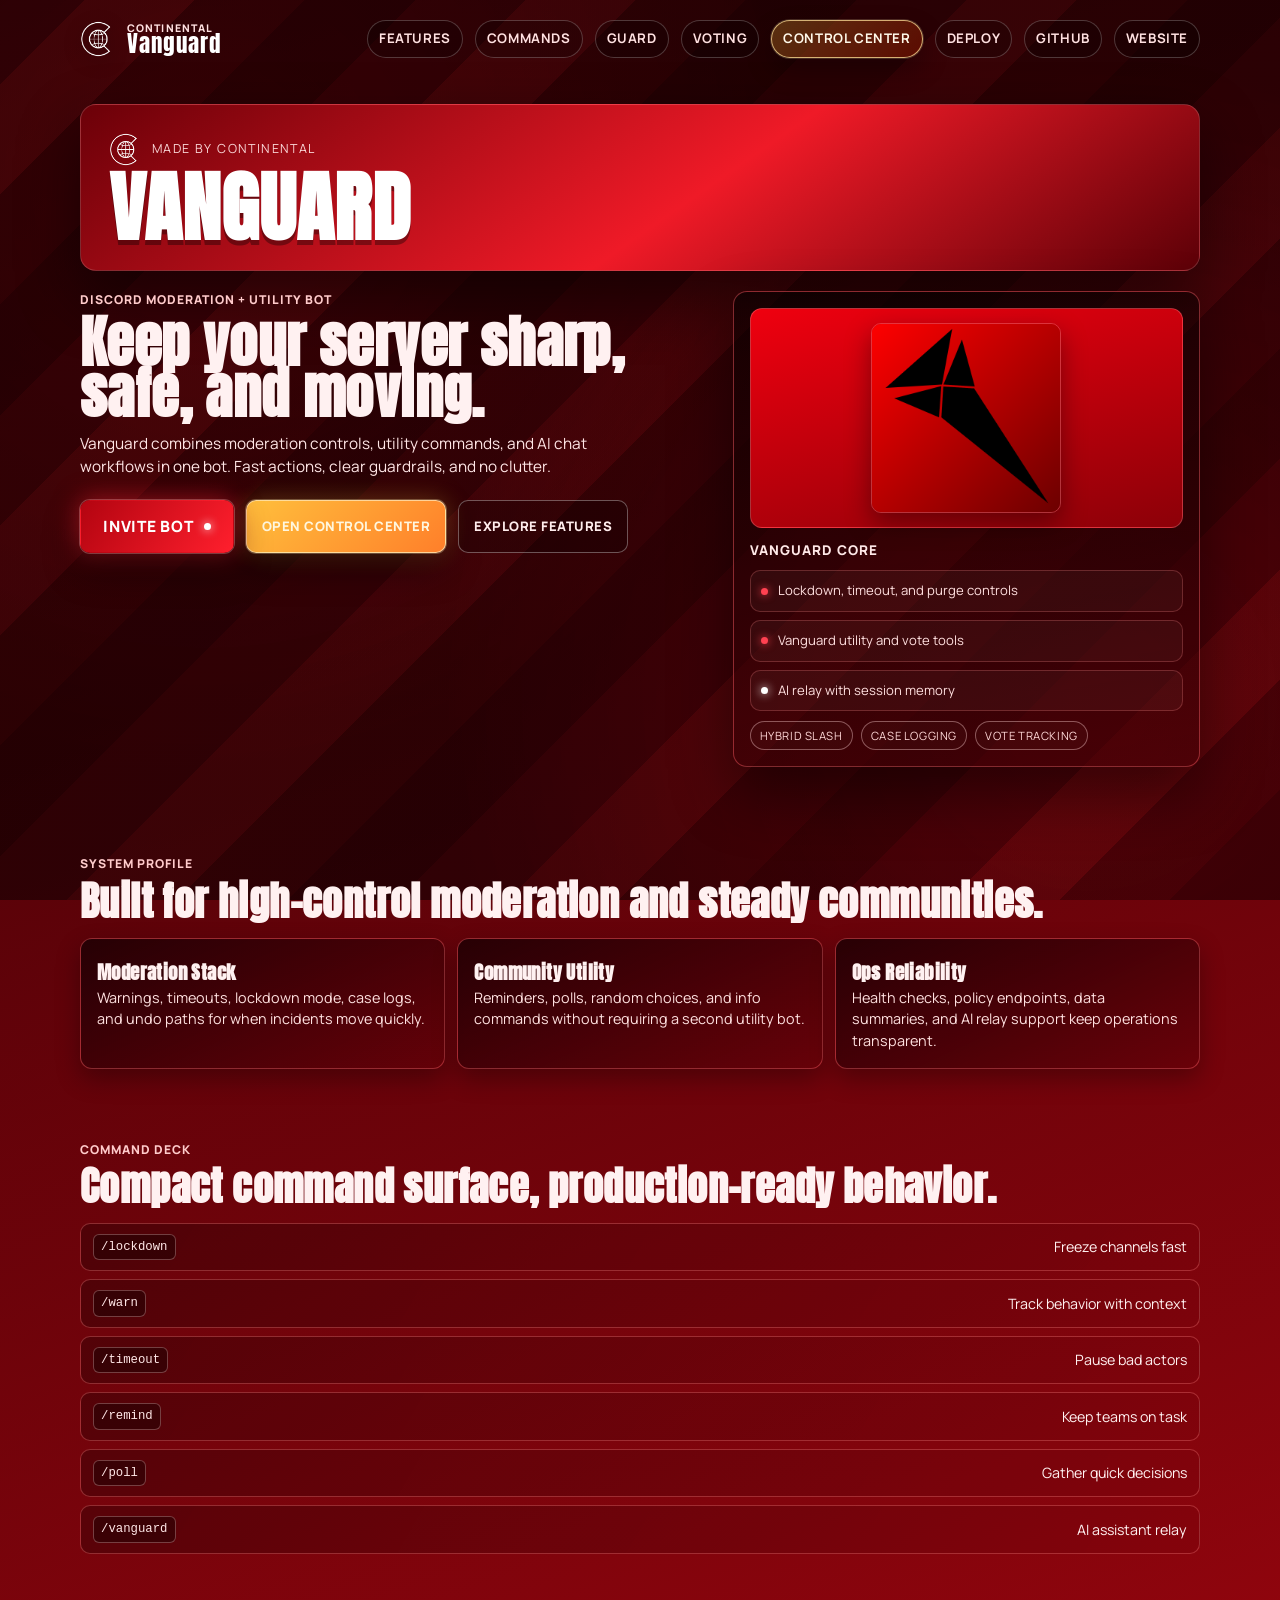
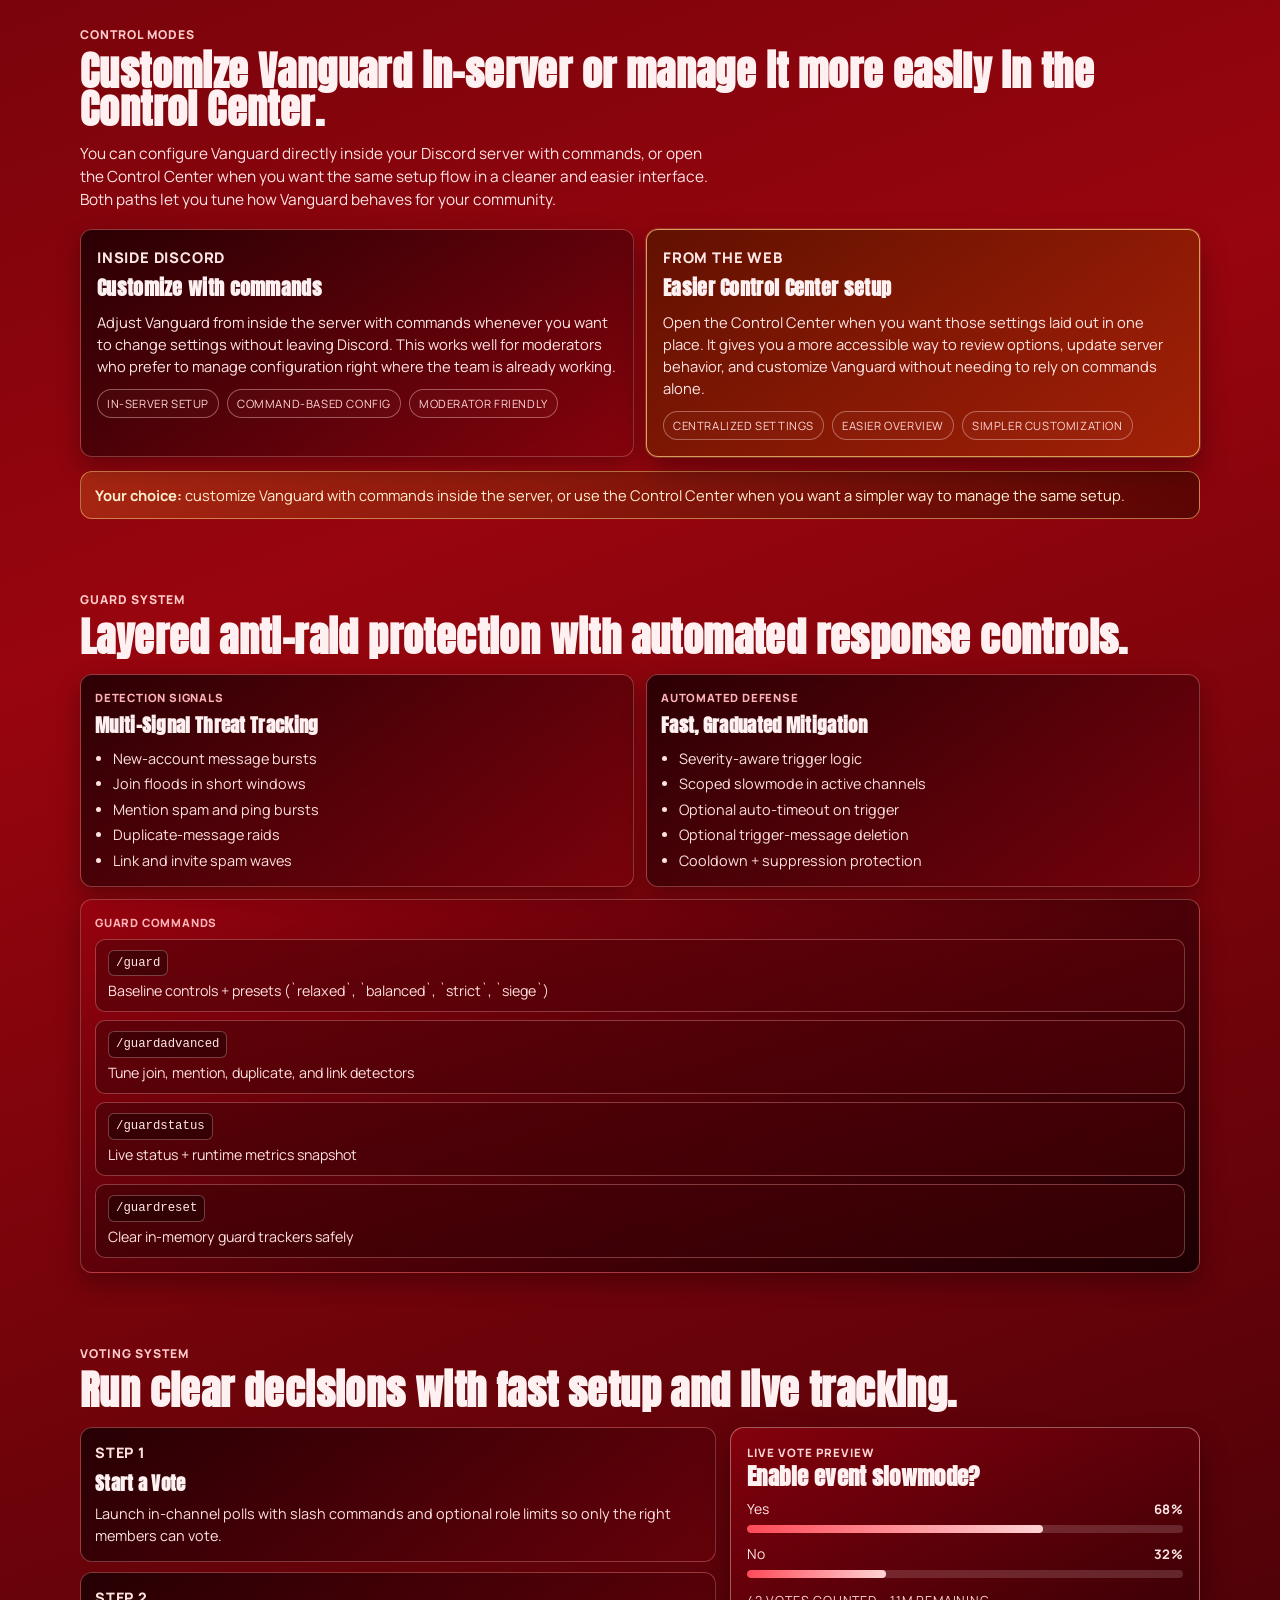
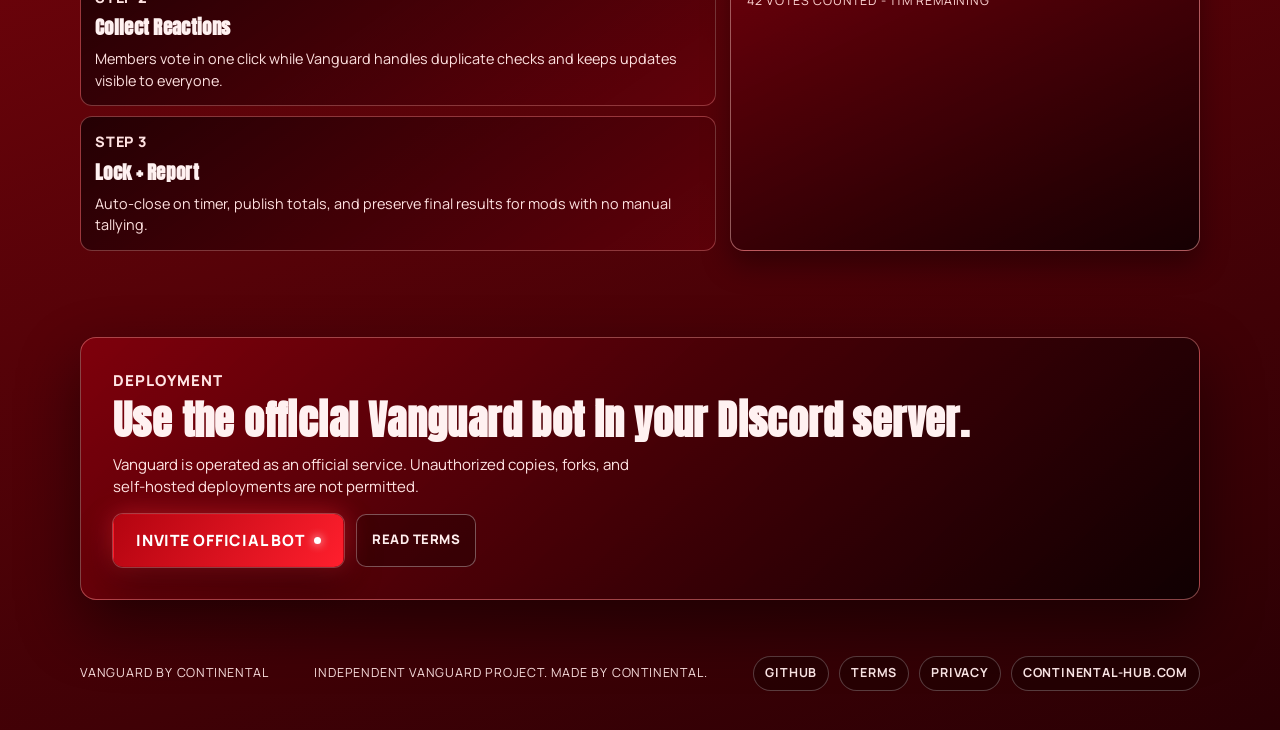
==== commit d74b1db8: "Use slash commands and add Control Center UI Migrate bot commands from hybrid/legacy commands to Dis" ====
--- a/docs/index.html
+++ b/docs/index.html
@@ -36,6 +36,7 @@
         <a href="#commands">Commands</a>
         <a href="#guard">Guard</a>
         <a href="#voting">Voting</a>
+        <a class="nav-control-link" href="./control/">Control Center</a>
         <a href="#deploy">Deploy</a>
         <a href="https://github.com/PClaystation" target="_blank" rel="noreferrer"
           >GitHub</a
@@ -75,6 +76,7 @@
               rel="noreferrer"
               >Invite Bot</a
             >
+            <a class="btn btn-control" href="./control/">Open Control Center</a>
             <a class="btn btn-ghost" href="#features">Explore Features</a>
           </div>
         </div>
@@ -146,6 +148,54 @@
           <div class="command-item"><code>/remind</code> Keep teams on task</div>
           <div class="command-item"><code>/poll</code> Gather quick decisions</div>
           <div class="command-item"><code>/vanguard</code> AI assistant relay</div>
+        </div>
+      </section>
+
+      <section id="control-modes" class="section container reveal">
+        <p class="section-kicker">Control Modes</p>
+        <h3>Customize Vanguard in-server or manage it more easily in the Control Center.</h3>
+        <p class="section-lead">
+          You can configure Vanguard directly inside your Discord server with
+          commands, or open the Control Center when you want the same setup
+          flow in a cleaner and easier interface. Both paths let you tune how
+          Vanguard behaves for your community.
+        </p>
+        <div class="control-grid">
+          <article class="control-card">
+            <p class="control-label">Inside Discord</p>
+            <h4>Customize with commands</h4>
+            <p>
+              Adjust Vanguard from inside the server with commands whenever you
+              want to change settings without leaving Discord. This works well
+              for moderators who prefer to manage configuration right where the
+              team is already working.
+            </p>
+            <div class="control-chip-row">
+              <span class="chip">In-server setup</span>
+              <span class="chip">Command-based config</span>
+              <span class="chip">Moderator friendly</span>
+            </div>
+          </article>
+          <article class="control-card control-card-highlight">
+            <p class="control-label">From The Web</p>
+            <h4>Easier Control Center setup</h4>
+            <p>
+              Open the Control Center when you want those settings laid out in
+              one place. It gives you a more accessible way to review options,
+              update server behavior, and customize Vanguard without needing to
+              rely on commands alone.
+            </p>
+            <div class="control-chip-row">
+              <span class="chip">Centralized settings</span>
+              <span class="chip">Easier overview</span>
+              <span class="chip">Simpler customization</span>
+            </div>
+          </article>
+        </div>
+        <div class="control-callout">
+          <strong>Your choice:</strong> customize Vanguard with commands inside
+          the server, or use the Control Center when you want a simpler way to
+          manage the same setup.
         </div>
       </section>
 
--- a/docs/styles.css
+++ b/docs/styles.css
@@ -134,9 +134,21 @@
   transition: 180ms ease;
 }
 
+.nav-links .nav-control-link {
+  color: #fff9ea;
+  border-color: rgba(255, 226, 154, 0.75);
+  background: linear-gradient(135deg, rgba(255, 186, 57, 0.26), rgba(128, 20, 0, 0.58));
+  box-shadow: 0 0 0 1px rgba(255, 231, 172, 0.18), 0 12px 26px rgba(0, 0, 0, 0.28);
+}
+
 .nav-links a:hover {
   border-color: rgba(255, 255, 255, 0.5);
   color: #fff;
+}
+
+.nav-links .nav-control-link:hover {
+  border-color: rgba(255, 237, 190, 0.96);
+  box-shadow: 0 0 0 1px rgba(255, 232, 176, 0.26), 0 16px 30px rgba(0, 0, 0, 0.34);
 }
 
 .hero {
@@ -263,6 +275,19 @@
   box-shadow: 0 14px 30px rgba(0, 0, 0, 0.4);
 }
 
+.btn-control {
+  color: #fff7df;
+  background: linear-gradient(135deg, #ffbf3c, #ff7f2a);
+  border-color: rgba(255, 240, 194, 0.72);
+  box-shadow: 0 0 0 1px rgba(255, 236, 182, 0.28), 0 16px 34px rgba(0, 0, 0, 0.42),
+    0 0 26px rgba(255, 187, 61, 0.3);
+}
+
+.btn-control:hover {
+  transform: translateY(-2px) scale(1.02);
+  filter: brightness(1.08);
+}
+
 .invite-btn {
   position: relative;
   padding: 14px 22px;
@@ -436,6 +461,73 @@
   background: rgba(0, 0, 0, 0.34);
   border-radius: 6px;
   padding: 3px 7px;
+}
+
+.section-lead {
+  max-width: 72ch;
+  margin: 14px 0 0;
+  color: #ffe3e3;
+  font-size: 0.96rem;
+}
+
+.control-grid {
+  margin-top: 18px;
+  display: grid;
+  grid-template-columns: repeat(2, minmax(0, 1fr));
+  gap: 12px;
+}
+
+.control-card {
+  border-radius: 12px;
+  border: 1px solid rgba(255, 144, 144, 0.38);
+  background: linear-gradient(145deg, rgba(25, 0, 3, 0.84), rgba(111, 0, 12, 0.45));
+  padding: 16px;
+  box-shadow: 0 10px 24px rgba(0, 0, 0, 0.3);
+}
+
+.control-card-highlight {
+  border-color: rgba(255, 211, 122, 0.72);
+  background: linear-gradient(145deg, rgba(92, 19, 0, 0.88), rgba(182, 63, 0, 0.48));
+  box-shadow: 0 0 0 1px rgba(255, 226, 161, 0.16), 0 14px 28px rgba(0, 0, 0, 0.34);
+}
+
+.control-label {
+  margin: 0;
+  color: #ffcf9b;
+  letter-spacing: 0.8px;
+  text-transform: uppercase;
+  font-size: 0.71rem;
+  font-weight: 800;
+}
+
+.control-card h4 {
+  margin: 5px 0 8px;
+  font-family: "Anton", sans-serif;
+  font-size: 1.25rem;
+  letter-spacing: 0.3px;
+}
+
+.control-card p {
+  margin: 0;
+  color: #ffe6e6;
+  font-size: 0.92rem;
+}
+
+.control-chip-row {
+  margin-top: 12px;
+  display: flex;
+  flex-wrap: wrap;
+  gap: 8px;
+}
+
+.control-callout {
+  margin-top: 14px;
+  border-radius: 12px;
+  border: 1px solid rgba(255, 207, 120, 0.54);
+  background: linear-gradient(135deg, rgba(255, 174, 39, 0.2), rgba(66, 6, 0, 0.66));
+  padding: 12px 14px;
+  color: #fff0cf;
+  font-size: 0.92rem;
 }
 
 .guard-grid {
@@ -726,6 +818,10 @@
     grid-template-columns: 1fr;
   }
 
+  .control-grid {
+    grid-template-columns: 1fr;
+  }
+
   .command-item {
     flex-direction: column;
     align-items: flex-start;
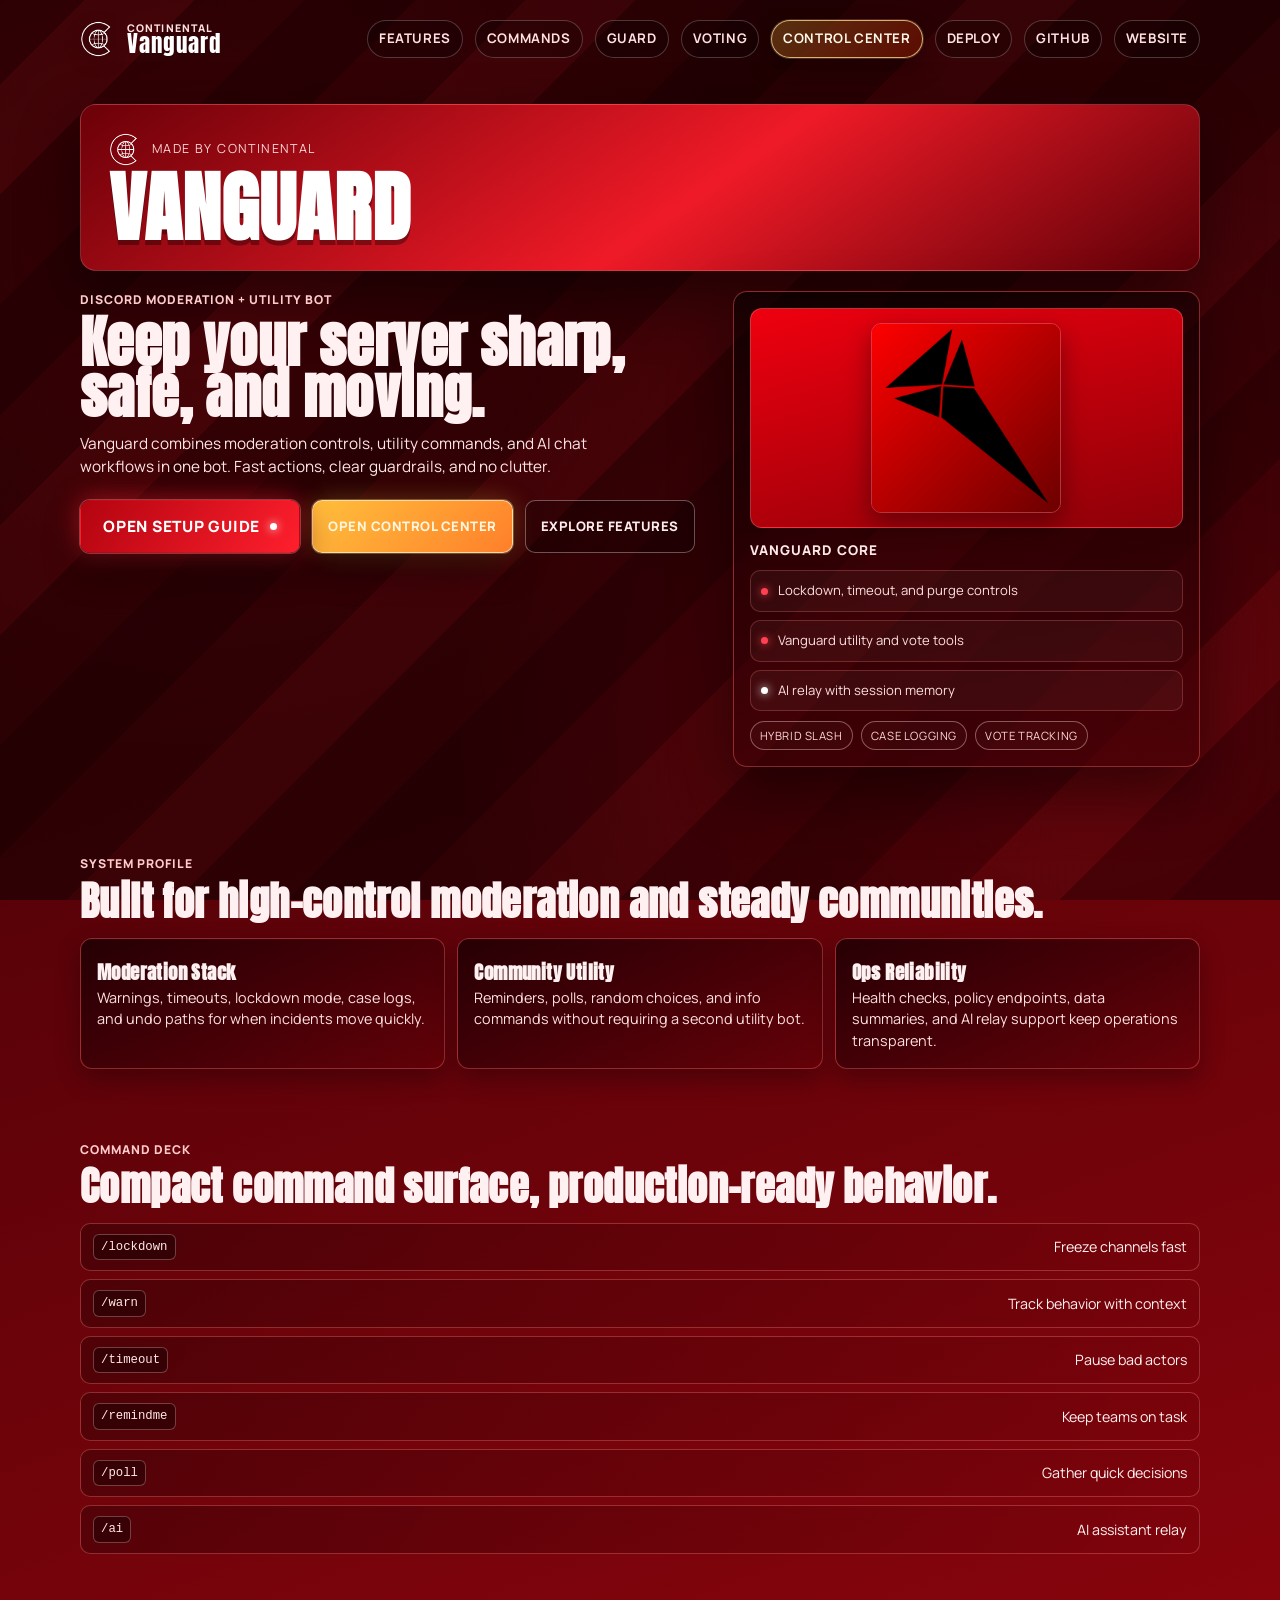
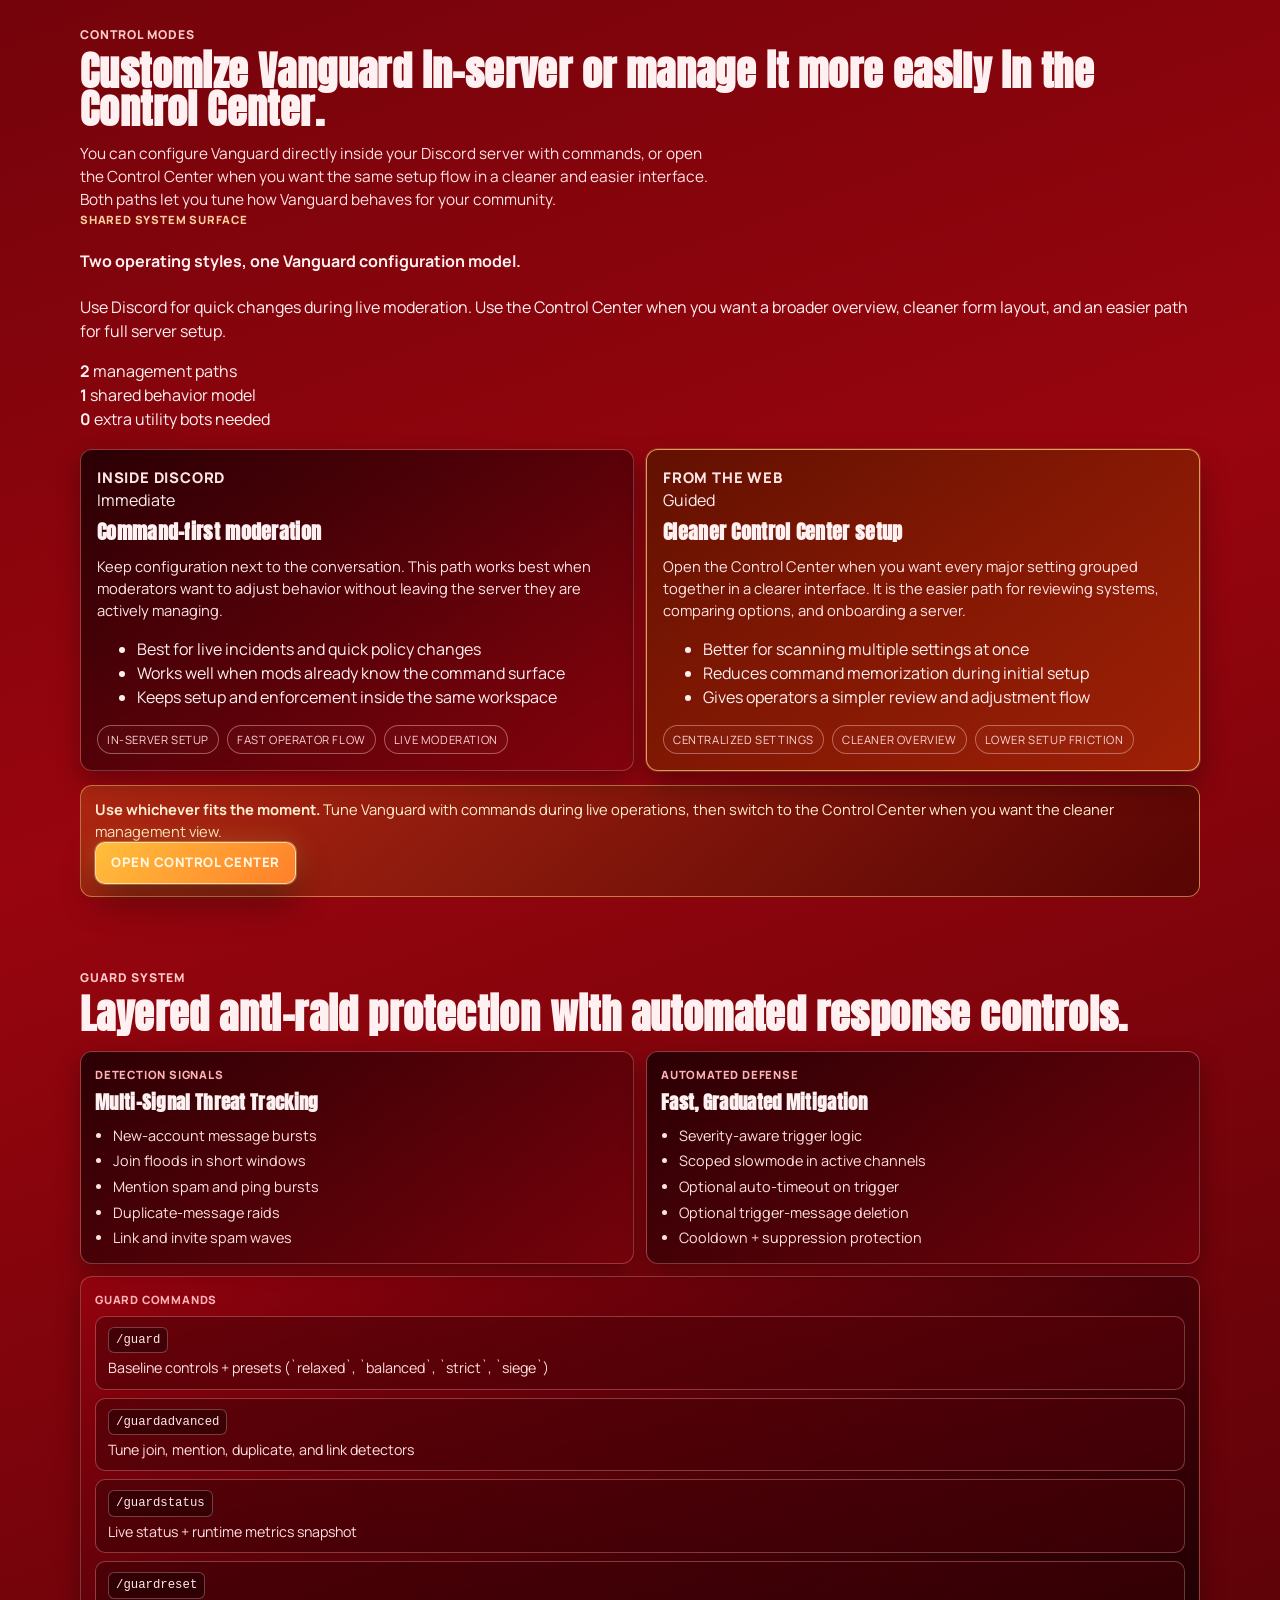
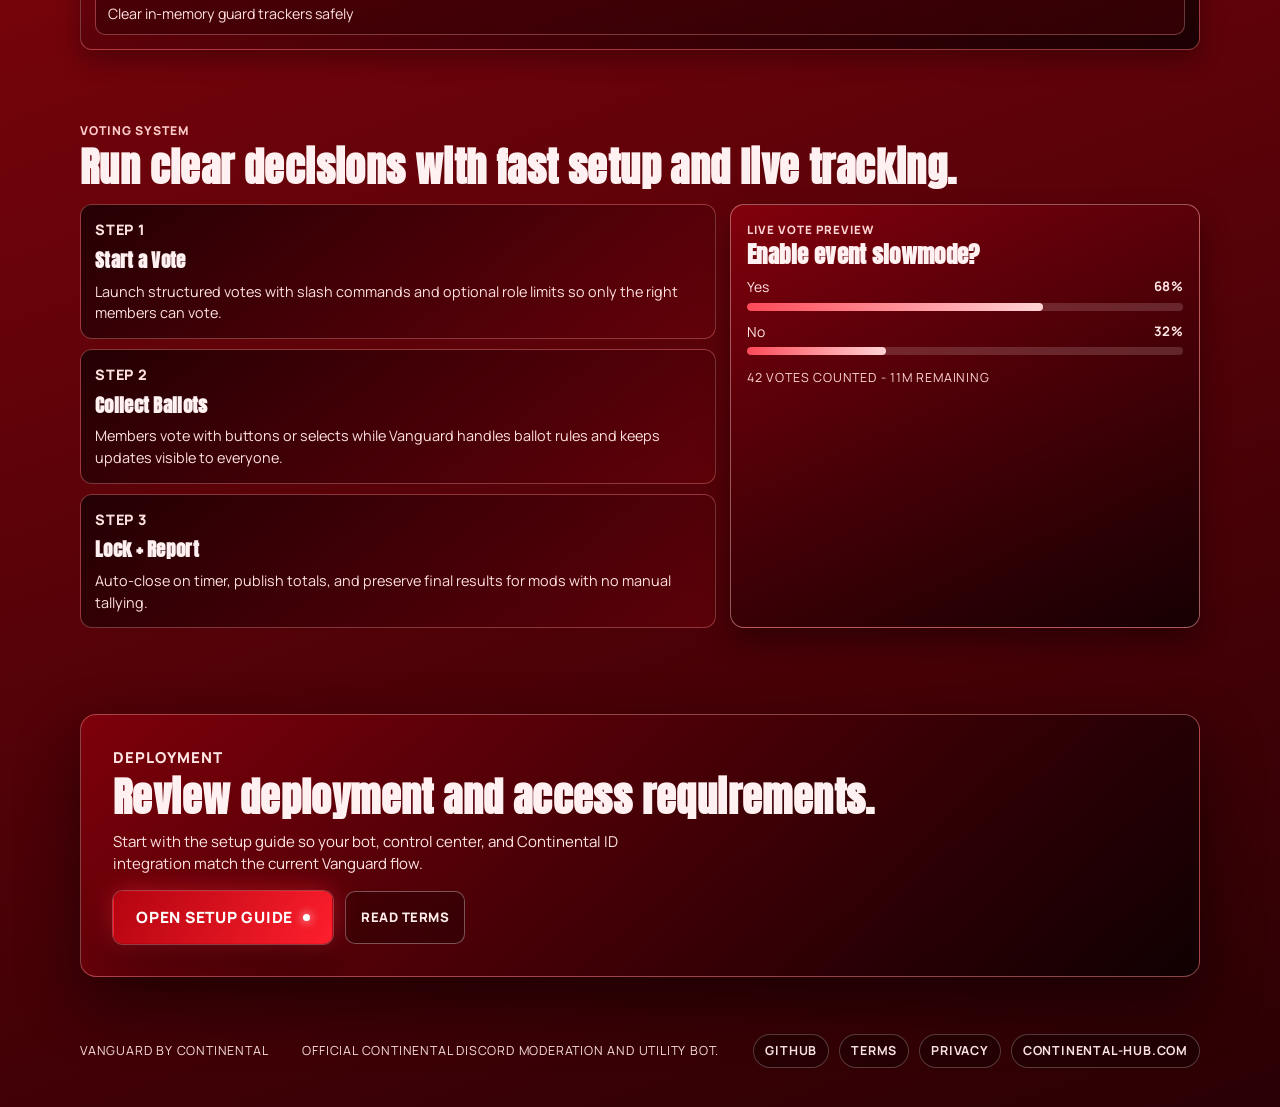
==== commit 3d413774: "Favicon" ====
--- a/docs/index.html
+++ b/docs/index.html
@@ -11,6 +11,7 @@
       href="https://fonts.googleapis.com/css2?family=Anton&family=Manrope:wght@400;500;700;800&display=swap"
       rel="stylesheet"
     />
+    <link rel="icon" type="image/png" href="./Images/Bot_Logo.png" />
     <link rel="stylesheet" href="./styles.css" />
   </head>
   <body>
@@ -71,10 +72,10 @@
           <div class="hero-actions">
             <a
               class="btn btn-primary invite-btn"
-              href="https://discord.com/oauth2/authorize"
+              href="https://github.com/PClaystation/Vanguard#readme"
               target="_blank"
               rel="noreferrer"
-              >Invite Bot</a
+              >Open Setup Guide</a
             >
             <a class="btn btn-control" href="./control/">Open Control Center</a>
             <a class="btn btn-ghost" href="#features">Explore Features</a>
@@ -142,12 +143,30 @@
         <p class="section-kicker">Command Deck</p>
         <h3>Compact command surface, production-ready behavior.</h3>
         <div class="command-list">
-          <div class="command-item"><code>/lockdown</code> Freeze channels fast</div>
-          <div class="command-item"><code>/warn</code> Track behavior with context</div>
-          <div class="command-item"><code>/timeout</code> Pause bad actors</div>
-          <div class="command-item"><code>/remind</code> Keep teams on task</div>
-          <div class="command-item"><code>/poll</code> Gather quick decisions</div>
-          <div class="command-item"><code>/vanguard</code> AI assistant relay</div>
+          <div class="command-item">
+            <code>/lockdown</code>
+            <span>Freeze channels fast</span>
+          </div>
+          <div class="command-item">
+            <code>/warn</code>
+            <span>Track behavior with context</span>
+          </div>
+          <div class="command-item">
+            <code>/timeout</code>
+            <span>Pause bad actors</span>
+          </div>
+          <div class="command-item">
+            <code>/remindme</code>
+            <span>Keep teams on task</span>
+          </div>
+          <div class="command-item">
+            <code>/poll</code>
+            <span>Gather quick decisions</span>
+          </div>
+          <div class="command-item">
+            <code>/ai</code>
+            <span>AI assistant relay</span>
+          </div>
         </div>
       </section>
 
@@ -160,42 +179,86 @@
           flow in a cleaner and easier interface. Both paths let you tune how
           Vanguard behaves for your community.
         </p>
+        <div class="control-overview">
+          <div class="control-overview-copy">
+            <p class="control-label">Shared system surface</p>
+            <h4>Two operating styles, one Vanguard configuration model.</h4>
+            <p>
+              Use Discord for quick changes during live moderation. Use the
+              Control Center when you want a broader overview, cleaner form
+              layout, and an easier path for full server setup.
+            </p>
+          </div>
+          <div class="control-metric-grid" aria-label="Control mode summary">
+            <div class="control-metric">
+              <strong>2</strong>
+              <span>management paths</span>
+            </div>
+            <div class="control-metric">
+              <strong>1</strong>
+              <span>shared behavior model</span>
+            </div>
+            <div class="control-metric">
+              <strong>0</strong>
+              <span>extra utility bots needed</span>
+            </div>
+          </div>
+        </div>
         <div class="control-grid">
           <article class="control-card">
-            <p class="control-label">Inside Discord</p>
-            <h4>Customize with commands</h4>
-            <p>
-              Adjust Vanguard from inside the server with commands whenever you
-              want to change settings without leaving Discord. This works well
-              for moderators who prefer to manage configuration right where the
-              team is already working.
-            </p>
+            <div class="control-card-top">
+              <p class="control-label">Inside Discord</p>
+              <span class="control-badge">Immediate</span>
+            </div>
+            <h4>Command-first moderation</h4>
+            <p>
+              Keep configuration next to the conversation. This path works best
+              when moderators want to adjust behavior without leaving the server
+              they are actively managing.
+            </p>
+            <ul class="control-points">
+              <li>Best for live incidents and quick policy changes</li>
+              <li>Works well when mods already know the command surface</li>
+              <li>Keeps setup and enforcement inside the same workspace</li>
+            </ul>
             <div class="control-chip-row">
               <span class="chip">In-server setup</span>
-              <span class="chip">Command-based config</span>
-              <span class="chip">Moderator friendly</span>
+              <span class="chip">Fast operator flow</span>
+              <span class="chip">Live moderation</span>
             </div>
           </article>
           <article class="control-card control-card-highlight">
-            <p class="control-label">From The Web</p>
-            <h4>Easier Control Center setup</h4>
-            <p>
-              Open the Control Center when you want those settings laid out in
-              one place. It gives you a more accessible way to review options,
-              update server behavior, and customize Vanguard without needing to
-              rely on commands alone.
-            </p>
+            <div class="control-card-top">
+              <p class="control-label">From The Web</p>
+              <span class="control-badge">Guided</span>
+            </div>
+            <h4>Cleaner Control Center setup</h4>
+            <p>
+              Open the Control Center when you want every major setting grouped
+              together in a clearer interface. It is the easier path for
+              reviewing systems, comparing options, and onboarding a server.
+            </p>
+            <ul class="control-points">
+              <li>Better for scanning multiple settings at once</li>
+              <li>Reduces command memorization during initial setup</li>
+              <li>Gives operators a simpler review and adjustment flow</li>
+            </ul>
             <div class="control-chip-row">
               <span class="chip">Centralized settings</span>
-              <span class="chip">Easier overview</span>
-              <span class="chip">Simpler customization</span>
+              <span class="chip">Cleaner overview</span>
+              <span class="chip">Lower setup friction</span>
             </div>
           </article>
         </div>
         <div class="control-callout">
-          <strong>Your choice:</strong> customize Vanguard with commands inside
-          the server, or use the Control Center when you want a simpler way to
-          manage the same setup.
+          <div>
+            <strong>Use whichever fits the moment.</strong>
+            <span>
+              Tune Vanguard with commands during live operations, then switch to
+              the Control Center when you want the cleaner management view.
+            </span>
+          </div>
+          <a class="btn btn-control" href="./control/">Open Control Center</a>
         </div>
       </section>
 
@@ -258,16 +321,16 @@
               <p class="vote-step">Step 1</p>
               <h4>Start a Vote</h4>
               <p>
-                Launch in-channel polls with slash commands and optional role
+                Launch structured votes with slash commands and optional role
                 limits so only the right members can vote.
               </p>
             </article>
             <article class="vote-card">
               <p class="vote-step">Step 2</p>
-              <h4>Collect Reactions</h4>
+              <h4>Collect Ballots</h4>
               <p>
-                Members vote in one click while Vanguard handles duplicate
-                checks and keeps updates visible to everyone.
+                Members vote with buttons or selects while Vanguard handles
+                ballot rules and keeps updates visible to everyone.
               </p>
             </article>
             <article class="vote-card">
@@ -304,13 +367,13 @@
       <section id="deploy" class="section container reveal">
         <div class="cta-box">
           <p class="section-kicker">Deployment</p>
-          <h3>Use the official Vanguard bot in your Discord server.</h3>
+          <h3>Review deployment and access requirements.</h3>
           <p>
-            Vanguard is operated as an official service. Unauthorized copies,
-            forks, and self-hosted deployments are not permitted.
+            Start with the setup guide so your bot, control center, and
+            Continental ID integration match the current Vanguard flow.
           </p>
           <div class="hero-actions">
-            <a class="btn btn-primary invite-btn" href="https://discord.com/oauth2/authorize" target="_blank" rel="noreferrer">Invite Official Bot</a>
+            <a class="btn btn-primary invite-btn" href="https://github.com/PClaystation/Vanguard#readme" target="_blank" rel="noreferrer">Open Setup Guide</a>
             <a class="btn btn-ghost" href="https://github.com/PClaystation/Vanguard/blob/main/TERMS_OF_SERVICE.md" target="_blank" rel="noreferrer">Read Terms</a>
           </div>
         </div>
@@ -319,7 +382,7 @@
 
     <footer class="footer container">
       <p>Vanguard by Continental</p>
-      <p>Independent Vanguard project. Made by Continental.</p>
+      <p>Official Continental Discord moderation and utility bot.      </p>
       <div class="footer-links">
         <a href="https://github.com/PClaystation" target="_blank" rel="noreferrer"
           >GitHub</a
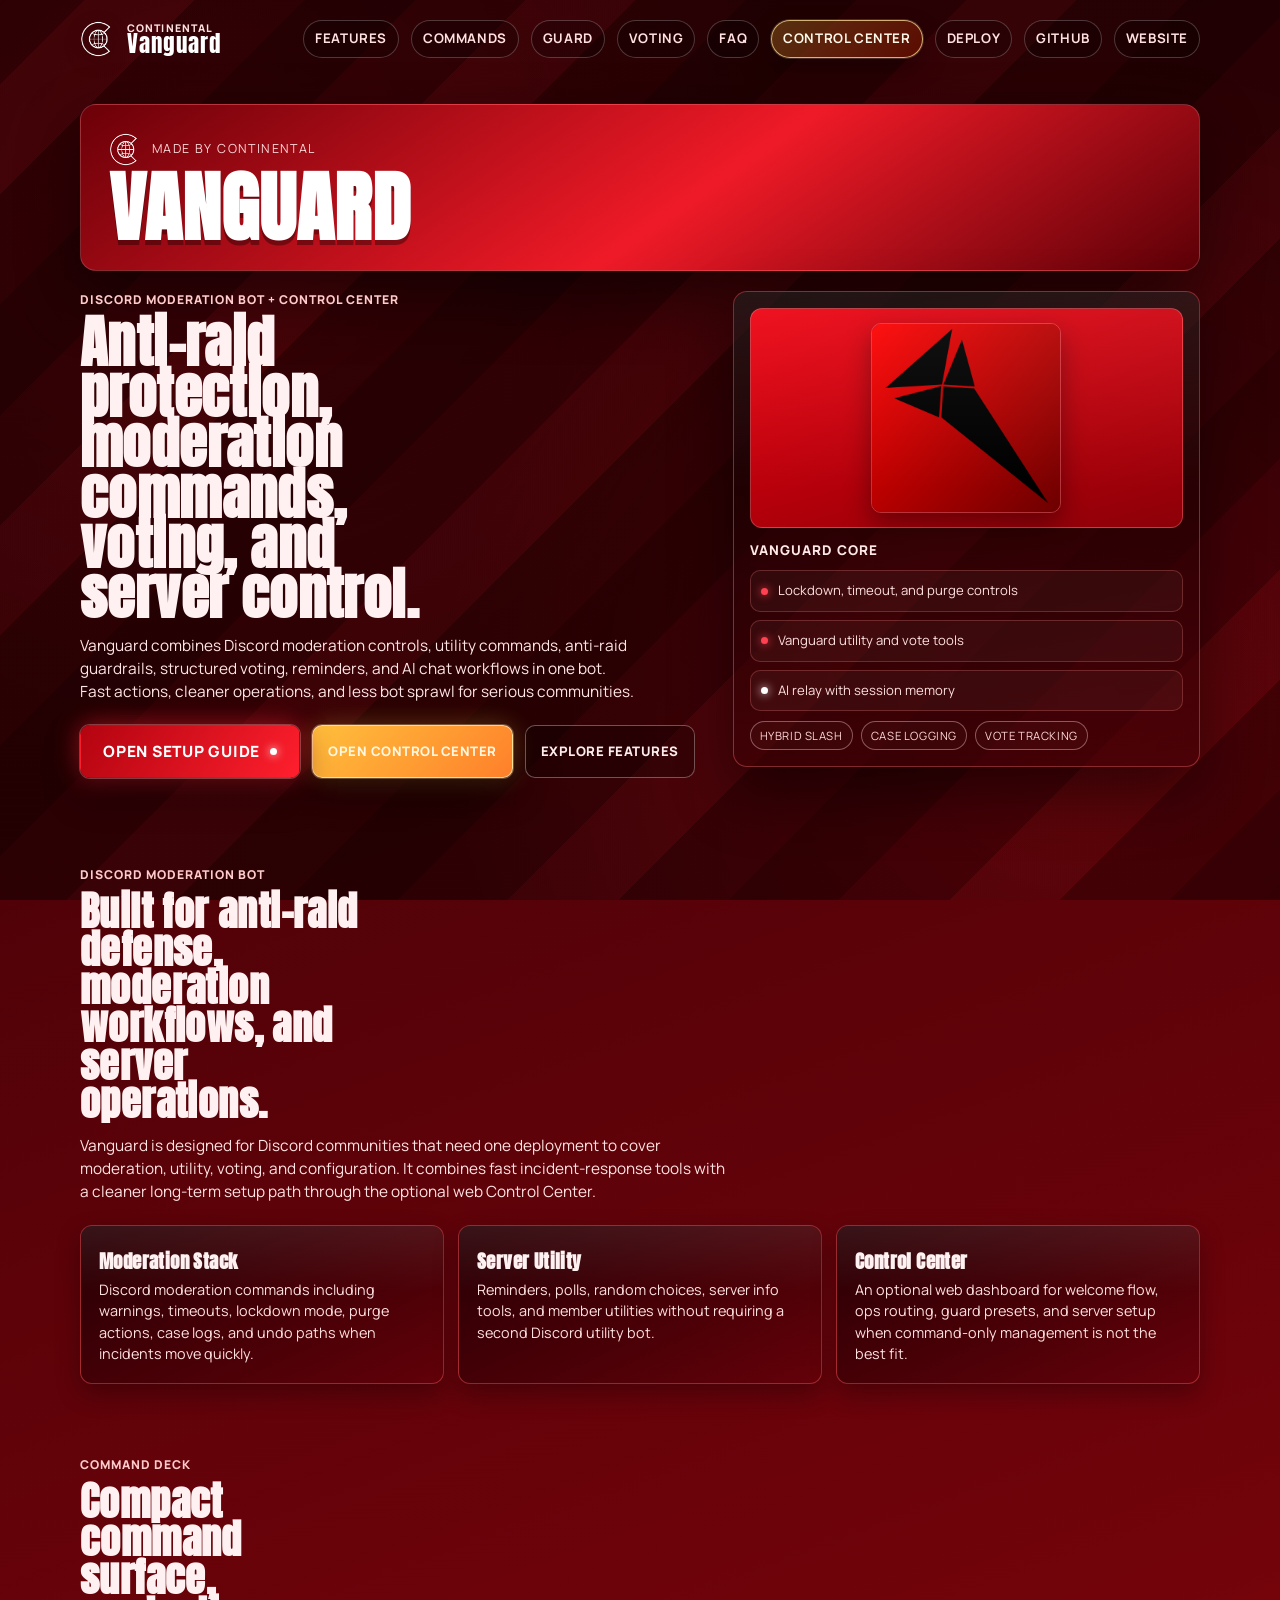
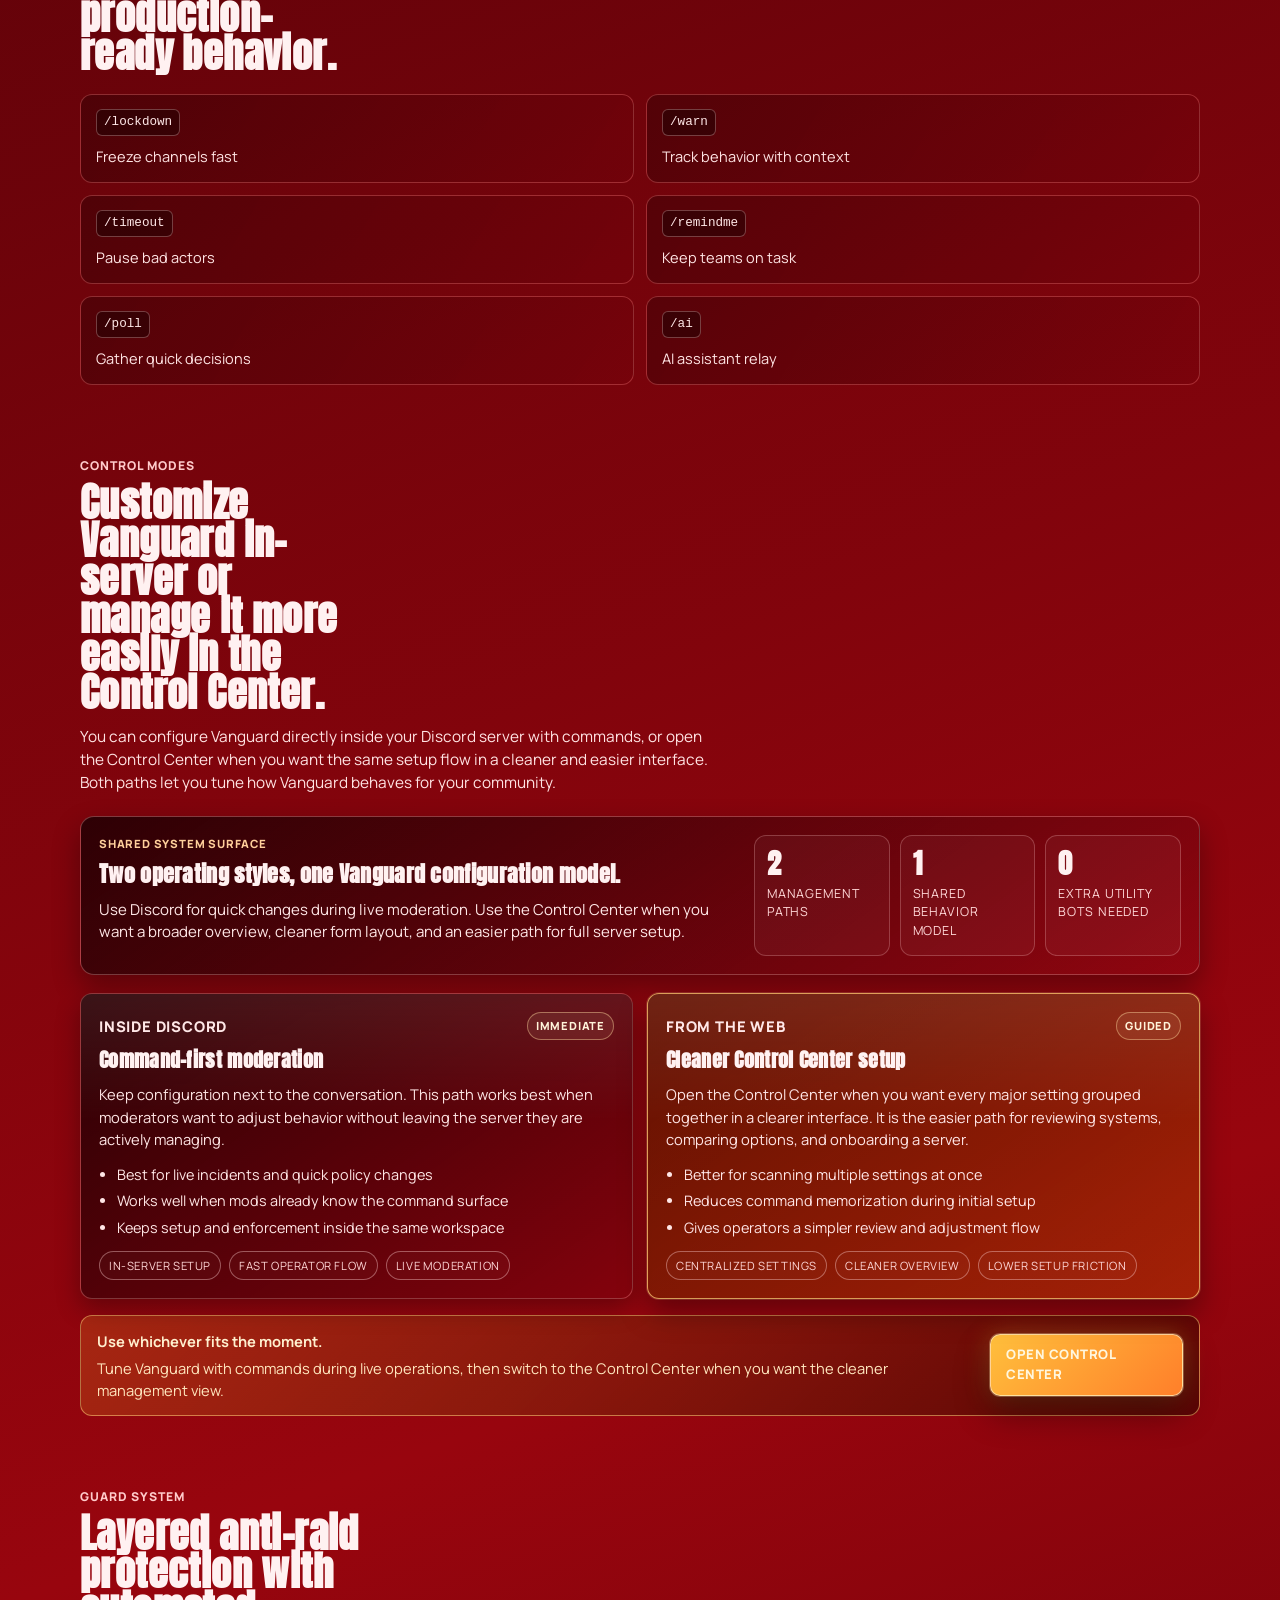
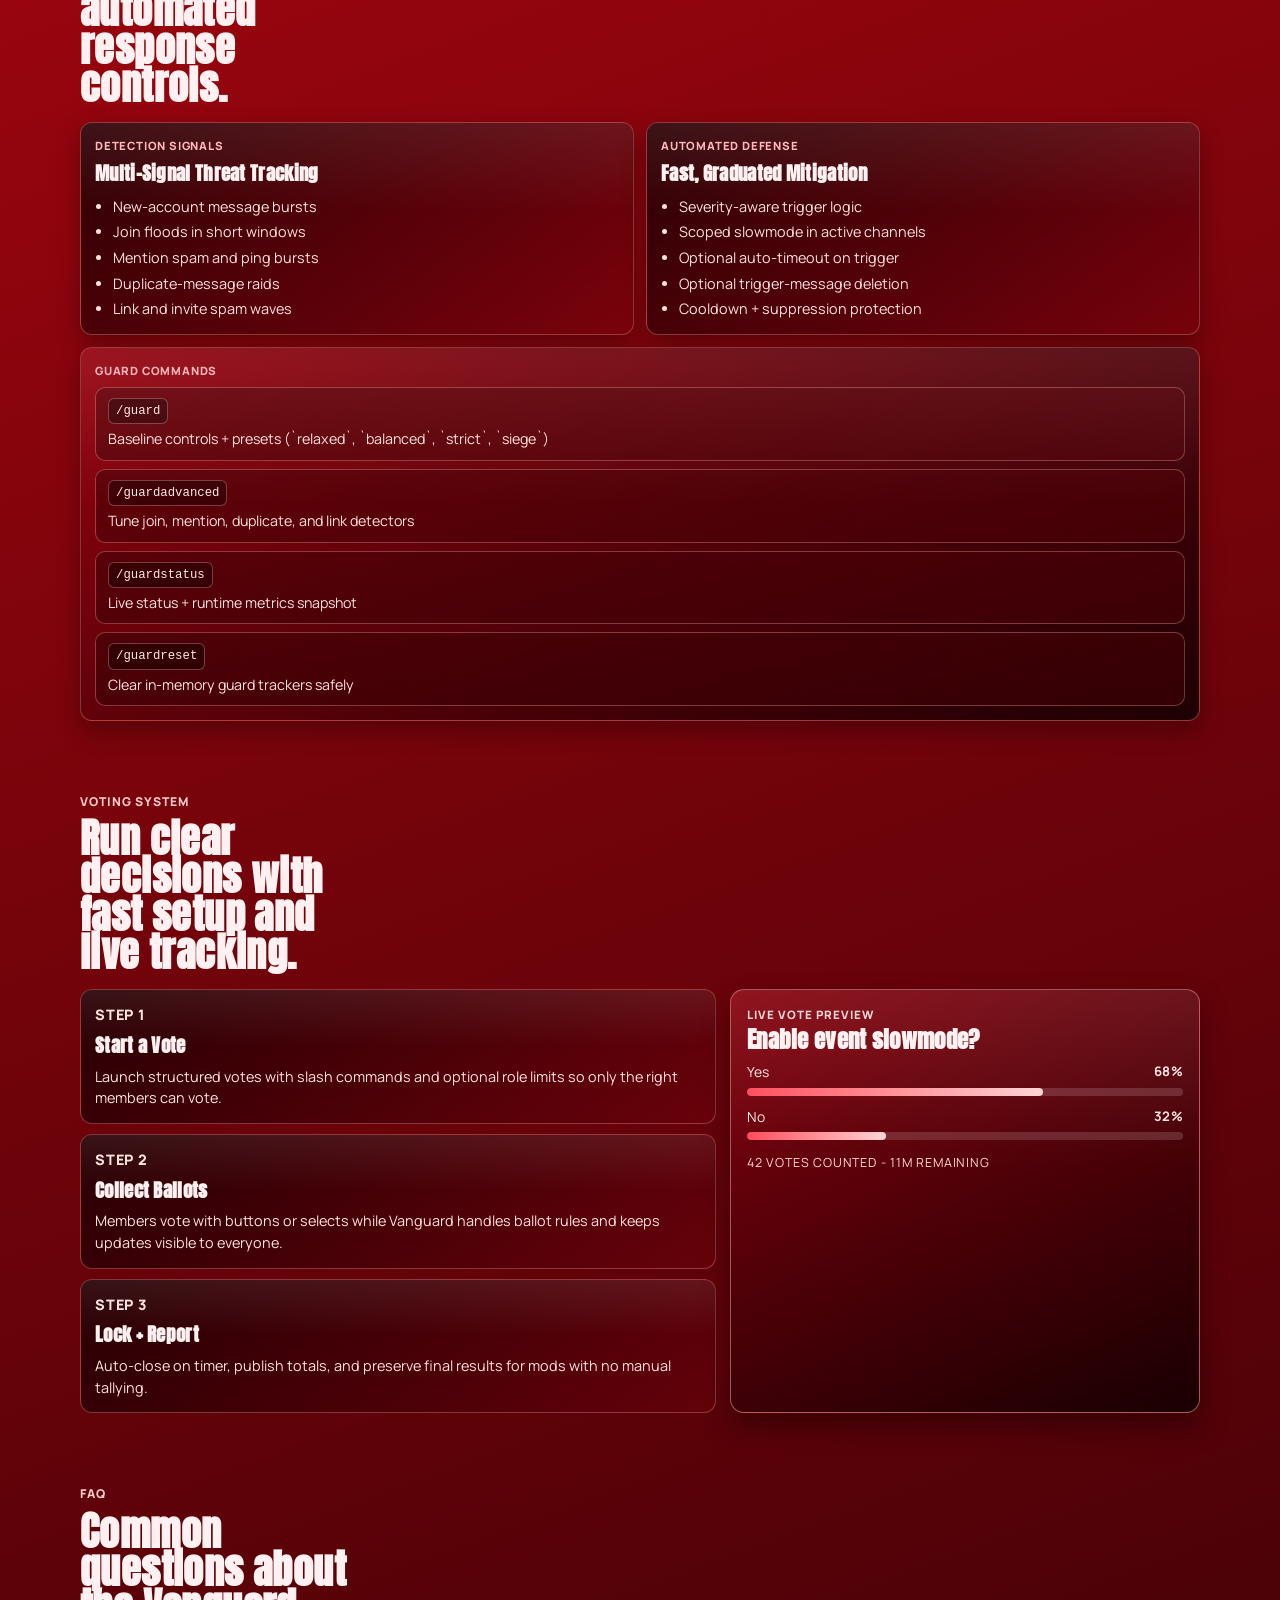
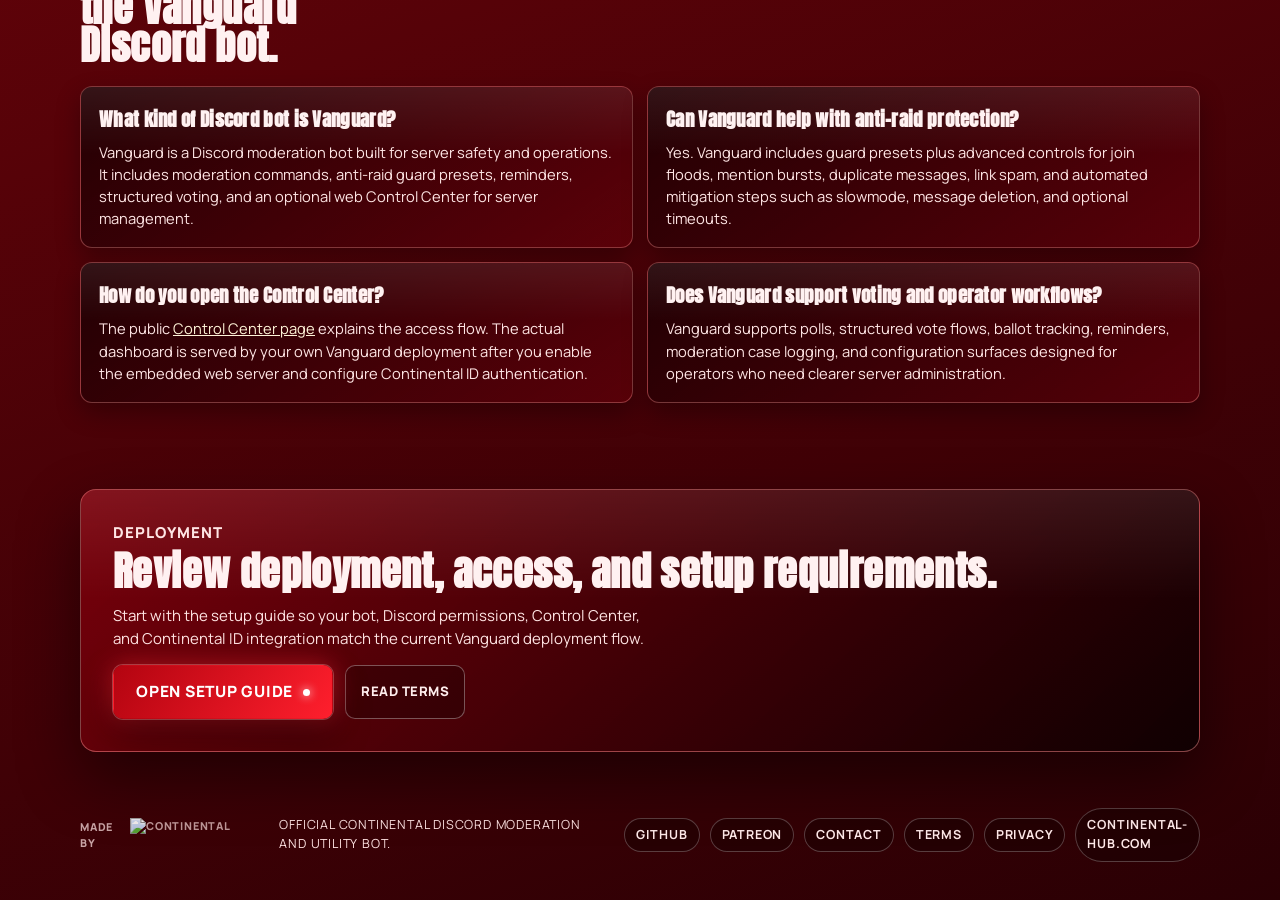
==== commit d334e043: "Footer" ====
--- a/docs/index.html
+++ b/docs/index.html
@@ -3,16 +3,99 @@
   <head>
     <meta charset="UTF-8" />
     <meta name="viewport" content="width=device-width, initial-scale=1.0" />
-    <title>Vanguard | Discord Moderation + Utility Bot</title>
-    <meta name="description" content="Vanguard Discord bot website." />
+    <title>Vanguard Discord Bot | Moderation, Anti-Raid, Voting, Control Center</title>
+    <meta
+      name="description"
+      content="Vanguard is a Discord moderation bot with anti-raid protection, slash-command utilities, structured voting, reminders, AI workflows, and an optional Control Center for server management."
+    />
+    <meta
+      name="robots"
+      content="index, follow, max-image-preview:large, max-snippet:-1, max-video-preview:-1"
+    />
+    <meta name="theme-color" content="#98050e" />
+    <link rel="canonical" href="https://vanguard.continental-hub.com/" />
+    <meta property="og:type" content="website" />
+    <meta property="og:site_name" content="Vanguard" />
+    <meta
+      property="og:title"
+      content="Vanguard Discord Bot | Moderation, Anti-Raid, Voting, Control Center"
+    />
+    <meta
+      property="og:description"
+      content="Discord moderation bot for anti-raid protection, utility commands, voting workflows, reminders, and a cleaner web control center."
+    />
+    <meta property="og:url" content="https://vanguard.continental-hub.com/" />
+    <meta
+      property="og:image"
+      content="https://vanguard.continental-hub.com/Images/Bot_Logo.png"
+    />
+    <meta property="og:image:alt" content="Vanguard Discord bot logo" />
+    <meta property="og:locale" content="en_US" />
+    <meta name="twitter:card" content="summary_large_image" />
+    <meta
+      name="twitter:title"
+      content="Vanguard Discord Bot | Moderation, Anti-Raid, Voting, Control Center"
+    />
+    <meta
+      name="twitter:description"
+      content="Discord moderation bot for anti-raid protection, utility commands, voting workflows, reminders, and a cleaner web control center."
+    />
+    <meta
+      name="twitter:image"
+      content="https://vanguard.continental-hub.com/Images/Bot_Logo.png"
+    />
     <link rel="preconnect" href="https://fonts.googleapis.com" />
     <link rel="preconnect" href="https://fonts.gstatic.com" crossorigin />
     <link
       href="https://fonts.googleapis.com/css2?family=Anton&family=Manrope:wght@400;500;700;800&display=swap"
       rel="stylesheet"
     />
-    <link rel="icon" type="image/png" href="./Images/Bot_Logo.png" />
+    <link rel="icon" type="image/png" href="./favicon.png" />
+    <link rel="apple-touch-icon" href="./favicon.png" />
+    <link rel="manifest" href="./manifest.json" />
+    <link
+      rel="alternate"
+      type="application/json"
+      href="./data.json"
+      title="Vanguard site data"
+    />
     <link rel="stylesheet" href="./styles.css" />
+    <script type="application/ld+json">
+      {
+        "@context": "https://schema.org",
+        "@graph": [
+          {
+            "@type": "WebSite",
+            "name": "Vanguard",
+            "url": "https://vanguard.continental-hub.com/",
+            "description": "Vanguard is a Discord moderation bot with anti-raid protection, utility commands, voting workflows, reminders, AI workflows, and an optional Control Center."
+          },
+          {
+            "@type": "SoftwareApplication",
+            "name": "Vanguard",
+            "url": "https://vanguard.continental-hub.com/",
+            "applicationCategory": "CommunicationApplication",
+            "applicationSubCategory": "Discord moderation bot",
+            "description": "Discord moderation bot with anti-raid protection, slash-command utilities, structured voting, reminders, AI workflows, and an optional Control Center.",
+            "featureList": [
+              "Moderation commands including lockdown, timeout, warn, and purge",
+              "Anti-raid guard presets and advanced trigger tuning",
+              "Structured voting workflows with live tracking",
+              "Reminders, utility commands, and AI chat relay",
+              "Optional web Control Center for server management"
+            ],
+            "creator": {
+              "@type": "Organization",
+              "name": "Continental",
+              "url": "https://continental-hub.com/"
+            },
+            "sameAs": [
+              "https://github.com/Charlemagne404/Vanguard"
+            ]
+          }
+        ]
+      }
+    </script>
   </head>
   <body>
     <div class="bg-canvas" aria-hidden="true">
@@ -37,9 +120,10 @@
         <a href="#commands">Commands</a>
         <a href="#guard">Guard</a>
         <a href="#voting">Voting</a>
+        <a href="#faq">FAQ</a>
         <a class="nav-control-link" href="./control/">Control Center</a>
         <a href="#deploy">Deploy</a>
-        <a href="https://github.com/PClaystation" target="_blank" rel="noreferrer"
+        <a href="https://github.com/Charlemagne404" target="_blank" rel="noreferrer"
           >GitHub</a
         >
         <a href="https://continental-hub.com" target="_blank" rel="noreferrer"
@@ -62,17 +146,18 @@
           <h1>VANGUARD</h1>
         </div>
         <div class="hero-copy">
-          <p class="eyebrow">Discord Moderation + Utility Bot</p>
-          <h2>Keep your server sharp, safe, and moving.</h2>
+          <p class="eyebrow">Discord Moderation Bot + Control Center</p>
+          <h2>Anti-raid protection, moderation commands, voting, and server control.</h2>
           <p class="subtitle">
-            Vanguard combines moderation controls, utility commands, and AI chat
-            workflows in one bot. Fast actions, clear guardrails, and no
-            clutter.
+            Vanguard combines Discord moderation controls, utility commands,
+            anti-raid guardrails, structured voting, reminders, and AI chat
+            workflows in one bot. Fast actions, cleaner operations, and less
+            bot sprawl for serious communities.
           </p>
           <div class="hero-actions">
             <a
               class="btn btn-primary invite-btn"
-              href="https://github.com/PClaystation/Vanguard#readme"
+              href="https://github.com/Charlemagne404/Vanguard#readme"
               target="_blank"
               rel="noreferrer"
               >Open Setup Guide</a
@@ -112,28 +197,36 @@
       </section>
 
       <section id="features" class="section container reveal">
-        <p class="section-kicker">System Profile</p>
-        <h3>Built for high-control moderation and steady communities.</h3>
+        <p class="section-kicker">Discord Moderation Bot</p>
+        <h3>Built for anti-raid defense, moderation workflows, and server operations.</h3>
+        <p class="section-lead">
+          Vanguard is designed for Discord communities that need one deployment
+          to cover moderation, utility, voting, and configuration. It combines
+          fast incident-response tools with a cleaner long-term setup path
+          through the optional web Control Center.
+        </p>
         <div class="feature-grid">
           <article class="feature-card">
             <h3>Moderation Stack</h3>
             <p>
-              Warnings, timeouts, lockdown mode, case logs, and undo paths for
-              when incidents move quickly.
+              Discord moderation commands including warnings, timeouts,
+              lockdown mode, purge actions, case logs, and undo paths when
+              incidents move quickly.
             </p>
           </article>
           <article class="feature-card">
-            <h3>Community Utility</h3>
-            <p>
-              Reminders, polls, random choices, and info commands without
-              requiring a second utility bot.
+            <h3>Server Utility</h3>
+            <p>
+              Reminders, polls, random choices, server info tools, and member
+              utilities without requiring a second Discord utility bot.
             </p>
           </article>
           <article class="feature-card">
-            <h3>Ops Reliability</h3>
-            <p>
-              Health checks, policy endpoints, data summaries, and AI relay
-              support keep operations transparent.
+            <h3>Control Center</h3>
+            <p>
+              An optional web dashboard for welcome flow, ops routing, guard
+              presets, and server setup when command-only management is not the
+              best fit.
             </p>
           </article>
         </div>
@@ -364,38 +457,78 @@
         </div>
       </section>
 
+      <section id="faq" class="section container reveal">
+        <p class="section-kicker">FAQ</p>
+        <h3>Common questions about the Vanguard Discord bot.</h3>
+        <div class="faq-grid">
+          <article class="faq-item">
+            <h4>What kind of Discord bot is Vanguard?</h4>
+            <p>
+              Vanguard is a Discord moderation bot built for server safety and
+              operations. It includes moderation commands, anti-raid guard
+              presets, reminders, structured voting, and an optional web
+              Control Center for server management.
+            </p>
+          </article>
+          <article class="faq-item">
+            <h4>Can Vanguard help with anti-raid protection?</h4>
+            <p>
+              Yes. Vanguard includes guard presets plus advanced controls for
+              join floods, mention bursts, duplicate messages, link spam, and
+              automated mitigation steps such as slowmode, message deletion,
+              and optional timeouts.
+            </p>
+          </article>
+          <article class="faq-item">
+            <h4>How do you open the Control Center?</h4>
+            <p>
+              The public <a href="./control/">Control Center page</a> explains
+              the access flow. The actual dashboard is served by your own
+              Vanguard deployment after you enable the embedded web server and
+              configure Continental ID authentication.
+            </p>
+          </article>
+          <article class="faq-item">
+            <h4>Does Vanguard support voting and operator workflows?</h4>
+            <p>
+              Vanguard supports polls, structured vote flows, ballot tracking,
+              reminders, moderation case logging, and configuration surfaces
+              designed for operators who need clearer server administration.
+            </p>
+          </article>
+        </div>
+      </section>
+
       <section id="deploy" class="section container reveal">
         <div class="cta-box">
           <p class="section-kicker">Deployment</p>
-          <h3>Review deployment and access requirements.</h3>
+          <h3>Review deployment, access, and setup requirements.</h3>
           <p>
-            Start with the setup guide so your bot, control center, and
-            Continental ID integration match the current Vanguard flow.
+            Start with the setup guide so your bot, Discord permissions,
+            Control Center, and Continental ID integration match the current
+            Vanguard deployment flow.
           </p>
           <div class="hero-actions">
-            <a class="btn btn-primary invite-btn" href="https://github.com/PClaystation/Vanguard#readme" target="_blank" rel="noreferrer">Open Setup Guide</a>
-            <a class="btn btn-ghost" href="https://github.com/PClaystation/Vanguard/blob/main/TERMS_OF_SERVICE.md" target="_blank" rel="noreferrer">Read Terms</a>
+            <a class="btn btn-primary invite-btn" href="https://github.com/Charlemagne404/Vanguard#readme" target="_blank" rel="noreferrer">Open Setup Guide</a>
+            <a class="btn btn-ghost" href="./terms-of-service.html">Read Terms</a>
           </div>
         </div>
       </section>
     </main>
 
     <footer class="footer container">
-      <p>Vanguard by Continental</p>
-      <p>Official Continental Discord moderation and utility bot.      </p>
+      <div class="footer-brand" aria-label="Made by Continental">
+        <span>Made by</span>
+        <img src="/Images/made-by-continental-white.png" alt="Continental" width="200" height="50" loading="lazy" />
+      </div>
+      <p>Official Continental Discord moderation and utility bot.</p>
       <div class="footer-links">
-        <a href="https://github.com/PClaystation" target="_blank" rel="noreferrer"
-          >GitHub</a
-        >
-        <a href="https://github.com/PClaystation/Vanguard/blob/main/TERMS_OF_SERVICE.md" target="_blank" rel="noreferrer"
-          >Terms</a
-        >
-        <a href="https://github.com/PClaystation/Vanguard/blob/main/PRIVACY_POLICY.md" target="_blank" rel="noreferrer"
-          >Privacy</a
-        >
-        <a href="https://continental-hub.com" target="_blank" rel="noreferrer"
-          >continental-hub.com</a
-        >
+        <a href="https://github.com/Charlemagne404" target="_blank" rel="noreferrer">GitHub</a>
+        <a href="https://www.patreon.com/cw/ContinentalStudios" target="_blank" rel="noreferrer">Patreon</a>
+                <a href="https://contact.continental-hub.com" target="_blank" rel="noreferrer">Contact</a>
+<a href="/terms-of-service.html">Terms</a>
+        <a href="/privacy-policy.html">Privacy</a>
+        <a href="https://continental-hub.com" target="_blank" rel="noreferrer">continental-hub.com</a>
       </div>
     </footer>
 
--- a/docs/styles.css
+++ b/docs/styles.css
@@ -24,6 +24,7 @@
 body {
   margin: 0;
   min-height: 100%;
+  scroll-behavior: smooth;
 }
 
 body {
@@ -78,6 +79,8 @@
   display: flex;
   justify-content: space-between;
   align-items: center;
+  gap: 18px;
+  flex-wrap: wrap;
 }
 
 .brand {
@@ -118,6 +121,8 @@
 .nav-links {
   display: flex;
   gap: 12px;
+  flex-wrap: wrap;
+  justify-content: flex-end;
 }
 
 .nav-links a {
@@ -157,6 +162,10 @@
   gap: 20px;
   grid-template-columns: 1.15fr 0.85fr;
   align-items: start;
+}
+
+.hero-copy {
+  align-self: center;
 }
 
 .hero[data-tilt] {
@@ -236,6 +245,15 @@
   line-height: 0.9;
 }
 
+.hero-copy h2,
+.section > h3 {
+  max-width: 14ch;
+}
+
+.control-hero .hero-copy h2 {
+  max-width: 12ch;
+}
+
 .subtitle {
   max-width: 62ch;
   color: #ffe6e6;
@@ -325,6 +343,36 @@
   border-radius: 14px;
   padding: 16px;
   box-shadow: var(--shadow);
+  position: relative;
+  overflow: hidden;
+}
+
+.hero-panel::before,
+.feature-card::before,
+.control-card::before,
+.guard-card::before,
+.guard-commands::before,
+.vote-card::before,
+.vote-demo::before,
+.cta-box::before,
+.control-access-card::before {
+  content: "";
+  position: absolute;
+  inset: 0;
+  background: linear-gradient(180deg, rgba(255, 255, 255, 0.08), transparent 42%);
+  pointer-events: none;
+}
+
+.feature-card,
+.control-card,
+.guard-card,
+.guard-commands,
+.vote-card,
+.vote-demo,
+.cta-box,
+.control-access-card {
+  position: relative;
+  overflow: hidden;
 }
 
 .panel-title {
@@ -403,6 +451,7 @@
 
 .section {
   padding: 72px 0 0;
+  scroll-margin-top: 32px;
 }
 
 h3 {
@@ -412,23 +461,24 @@
 }
 
 .feature-grid {
-  margin-top: 18px;
+  margin-top: 22px;
   display: grid;
   grid-template-columns: repeat(3, minmax(0, 1fr));
-  gap: 12px;
+  gap: 14px;
 }
 
 .feature-card {
   border-radius: 12px;
   border: 1px solid var(--surface-border);
   background: linear-gradient(155deg, rgba(26, 0, 4, 0.82), rgba(96, 0, 8, 0.55));
-  padding: 16px;
+  padding: 18px;
   box-shadow: 0 10px 24px rgba(0, 0, 0, 0.3);
+  min-height: 100%;
 }
 
 .feature-card h3 {
   font-size: clamp(1.15rem, 1.5vw, 1.45rem);
-  margin-bottom: 6px;
+  margin-bottom: 8px;
 }
 
 .feature-card p {
@@ -438,29 +488,36 @@
 }
 
 .command-list {
-  margin-top: 18px;
-  display: grid;
-  gap: 8px;
+  margin-top: 22px;
+  display: grid;
+  grid-template-columns: repeat(2, minmax(0, 1fr));
+  gap: 12px;
 }
 
 .command-item {
   border: 1px solid rgba(255, 129, 129, 0.34);
   background: linear-gradient(120deg, rgba(0, 0, 0, 0.26), rgba(112, 0, 10, 0.24));
-  border-radius: 10px;
-  padding: 10px 12px;
-  display: flex;
-  justify-content: space-between;
-  align-items: center;
-  font-size: 0.89rem;
+  border-radius: 12px;
+  padding: 14px 15px;
+  display: grid;
+  gap: 10px;
+  align-items: start;
+  font-size: 0.91rem;
+  min-height: 100%;
 }
 
 .command-item code {
   color: #ffe7e7;
-  font-size: 0.77rem;
+  font-size: 0.79rem;
   border: 1px solid rgba(255, 206, 206, 0.3);
   background: rgba(0, 0, 0, 0.34);
   border-radius: 6px;
   padding: 3px 7px;
+  width: fit-content;
+}
+
+.command-item span {
+  color: #ffe4e4;
 }
 
 .section-lead {
@@ -474,14 +531,71 @@
   margin-top: 18px;
   display: grid;
   grid-template-columns: repeat(2, minmax(0, 1fr));
-  gap: 12px;
+  gap: 14px;
+}
+
+.control-overview {
+  margin-top: 22px;
+  display: grid;
+  grid-template-columns: minmax(0, 1.2fr) minmax(280px, 0.8fr);
+  gap: 14px;
+  border-radius: 14px;
+  border: 1px solid rgba(255, 171, 171, 0.34);
+  background: linear-gradient(145deg, rgba(25, 0, 3, 0.8), rgba(143, 8, 22, 0.34));
+  padding: 18px;
+  box-shadow: 0 12px 28px rgba(0, 0, 0, 0.32);
+}
+
+.control-overview-copy h4 {
+  margin: 5px 0 8px;
+  font-family: "Anton", sans-serif;
+  font-size: 1.4rem;
+  letter-spacing: 0.3px;
+}
+
+.control-overview-copy p:last-child {
+  margin: 0;
+  color: #ffe7e7;
+  font-size: 0.94rem;
+}
+
+.control-metric-grid {
+  display: grid;
+  grid-template-columns: repeat(3, minmax(0, 1fr));
+  gap: 10px;
+}
+
+.control-metric {
+  border-radius: 12px;
+  border: 1px solid rgba(255, 201, 201, 0.26);
+  background: rgba(255, 255, 255, 0.04);
+  padding: 14px 12px;
+}
+
+.control-metric strong,
+.control-metric span {
+  display: block;
+}
+
+.control-metric strong {
+  font-family: "Anton", sans-serif;
+  font-size: 1.75rem;
+  line-height: 0.95;
+}
+
+.control-metric span {
+  margin-top: 8px;
+  color: #ffd8d8;
+  font-size: 0.78rem;
+  text-transform: uppercase;
+  letter-spacing: 0.9px;
 }
 
 .control-card {
   border-radius: 12px;
   border: 1px solid rgba(255, 144, 144, 0.38);
   background: linear-gradient(145deg, rgba(25, 0, 3, 0.84), rgba(111, 0, 12, 0.45));
-  padding: 16px;
+  padding: 18px;
   box-shadow: 0 10px 24px rgba(0, 0, 0, 0.3);
 }
 
@@ -498,6 +612,25 @@
   text-transform: uppercase;
   font-size: 0.71rem;
   font-weight: 800;
+}
+
+.control-card-top {
+  display: flex;
+  justify-content: space-between;
+  gap: 10px;
+  align-items: center;
+}
+
+.control-badge {
+  border-radius: 999px;
+  border: 1px solid rgba(255, 217, 154, 0.44);
+  background: rgba(255, 231, 182, 0.08);
+  color: #fff3d8;
+  font-size: 0.7rem;
+  font-weight: 800;
+  letter-spacing: 0.8px;
+  text-transform: uppercase;
+  padding: 5px 8px;
 }
 
 .control-card h4 {
@@ -520,14 +653,43 @@
   gap: 8px;
 }
 
+.control-points {
+  margin: 14px 0 0;
+  padding-left: 18px;
+  color: #ffe6e6;
+  font-size: 0.9rem;
+}
+
+.control-points li + li {
+  margin-top: 5px;
+}
+
 .control-callout {
-  margin-top: 14px;
+  margin-top: 16px;
   border-radius: 12px;
   border: 1px solid rgba(255, 207, 120, 0.54);
   background: linear-gradient(135deg, rgba(255, 174, 39, 0.2), rgba(66, 6, 0, 0.66));
-  padding: 12px 14px;
+  padding: 14px 16px;
   color: #fff0cf;
   font-size: 0.92rem;
+  display: flex;
+  justify-content: space-between;
+  gap: 16px;
+  align-items: center;
+}
+
+.control-callout strong,
+.control-callout span {
+  display: block;
+}
+
+.control-callout span {
+  margin-top: 5px;
+  color: #ffe7bf;
+}
+
+.control-callout-wide {
+  margin-top: 18px;
 }
 
 .guard-grid {
@@ -714,6 +876,97 @@
   font-size: 0.78rem;
   text-transform: uppercase;
   letter-spacing: 0.8px;
+}
+
+.faq-grid {
+  margin-top: 22px;
+  display: grid;
+  grid-template-columns: repeat(2, minmax(0, 1fr));
+  gap: 14px;
+}
+
+.faq-item {
+  position: relative;
+  overflow: hidden;
+  border-radius: 12px;
+  border: 1px solid rgba(255, 144, 144, 0.38);
+  background: linear-gradient(145deg, rgba(25, 0, 3, 0.84), rgba(111, 0, 12, 0.45));
+  padding: 18px;
+  box-shadow: 0 10px 24px rgba(0, 0, 0, 0.3);
+}
+
+.faq-item::before {
+  content: "";
+  position: absolute;
+  inset: 0;
+  background: linear-gradient(180deg, rgba(255, 255, 255, 0.08), transparent 42%);
+  pointer-events: none;
+}
+
+.faq-item h4 {
+  margin: 0 0 8px;
+  font-family: "Anton", sans-serif;
+  font-size: 1.18rem;
+  letter-spacing: 0.3px;
+}
+
+.faq-item p {
+  margin: 0;
+  color: #ffe5e5;
+  font-size: 0.92rem;
+}
+
+.faq-item a {
+  color: #fff3d8;
+}
+
+.legal-grid {
+  display: grid;
+  gap: 18px;
+}
+
+.legal-card {
+  border-radius: 16px;
+  border: 1px solid rgba(255, 149, 149, 0.38);
+  background: linear-gradient(155deg, rgba(19, 0, 2, 0.9), rgba(112, 0, 12, 0.52));
+  box-shadow: 0 18px 44px rgba(0, 0, 0, 0.32);
+  padding: clamp(18px, 2.2vw, 28px);
+}
+
+.legal-meta {
+  margin: 0 0 14px;
+  color: #ffd2d2;
+  font-size: 0.88rem;
+  letter-spacing: 0.5px;
+  text-transform: uppercase;
+}
+
+.legal-prose {
+  color: #fff0f0;
+}
+
+.legal-prose h3 {
+  margin: 20px 0 8px;
+  font-family: "Anton", sans-serif;
+  font-size: 1.18rem;
+  letter-spacing: 0.3px;
+}
+
+.legal-prose p,
+.legal-prose ul {
+  margin: 0 0 12px;
+}
+
+.legal-prose ul {
+  padding-left: 20px;
+}
+
+.legal-prose li + li {
+  margin-top: 7px;
+}
+
+.legal-prose a {
+  color: #fff3d8;
 }
 
 .cta-box {
@@ -735,6 +988,34 @@
   font-size: 0.94rem;
 }
 
+.control-access-grid {
+  margin-top: 22px;
+  display: grid;
+  grid-template-columns: repeat(3, minmax(0, 1fr));
+  gap: 14px;
+}
+
+.control-access-card {
+  border-radius: 12px;
+  border: 1px solid rgba(255, 144, 144, 0.38);
+  background: linear-gradient(145deg, rgba(25, 0, 3, 0.84), rgba(111, 0, 12, 0.45));
+  padding: 18px;
+  box-shadow: 0 10px 24px rgba(0, 0, 0, 0.3);
+}
+
+.control-access-card h4 {
+  margin: 5px 0 8px;
+  font-family: "Anton", sans-serif;
+  font-size: 1.22rem;
+  letter-spacing: 0.3px;
+}
+
+.control-access-card p:last-child {
+  margin: 0;
+  color: #ffe5e5;
+  font-size: 0.9rem;
+}
+
 .footer {
   padding: 52px 0 34px;
   display: flex;
@@ -745,6 +1026,22 @@
   font-size: 0.78rem;
   text-transform: uppercase;
   letter-spacing: 0.8px;
+}
+
+.footer-brand {
+  display: inline-flex;
+  align-items: center;
+  gap: 10px;
+  min-width: 0;
+  color: rgba(255, 227, 227, 0.72);
+  font-size: 0.68rem;
+  font-weight: 900;
+}
+
+.footer-brand img {
+  width: min(170px, 34vw);
+  height: auto;
+  opacity: 0.9;
 }
 
 .footer-links {
@@ -810,6 +1107,8 @@
     grid-template-columns: 1fr;
   }
 
+  .command-list,
+  .faq-grid,
   .vote-showcase {
     grid-template-columns: 1fr;
   }
@@ -818,14 +1117,14 @@
     grid-template-columns: 1fr;
   }
 
+  .control-overview,
+  .control-access-grid,
   .control-grid {
     grid-template-columns: 1fr;
   }
 
-  .command-item {
-    flex-direction: column;
-    align-items: flex-start;
-    gap: 8px;
+  .control-metric-grid {
+    grid-template-columns: 1fr;
   }
 }
 
@@ -839,6 +1138,7 @@
 
   .nav-links {
     flex-wrap: wrap;
+    justify-content: flex-start;
   }
 
   .brand-logo {
@@ -857,6 +1157,12 @@
 
   .section {
     padding-top: 58px;
+  }
+
+  .control-card-top,
+  .control-callout {
+    flex-direction: column;
+    align-items: flex-start;
   }
 
   .footer {
